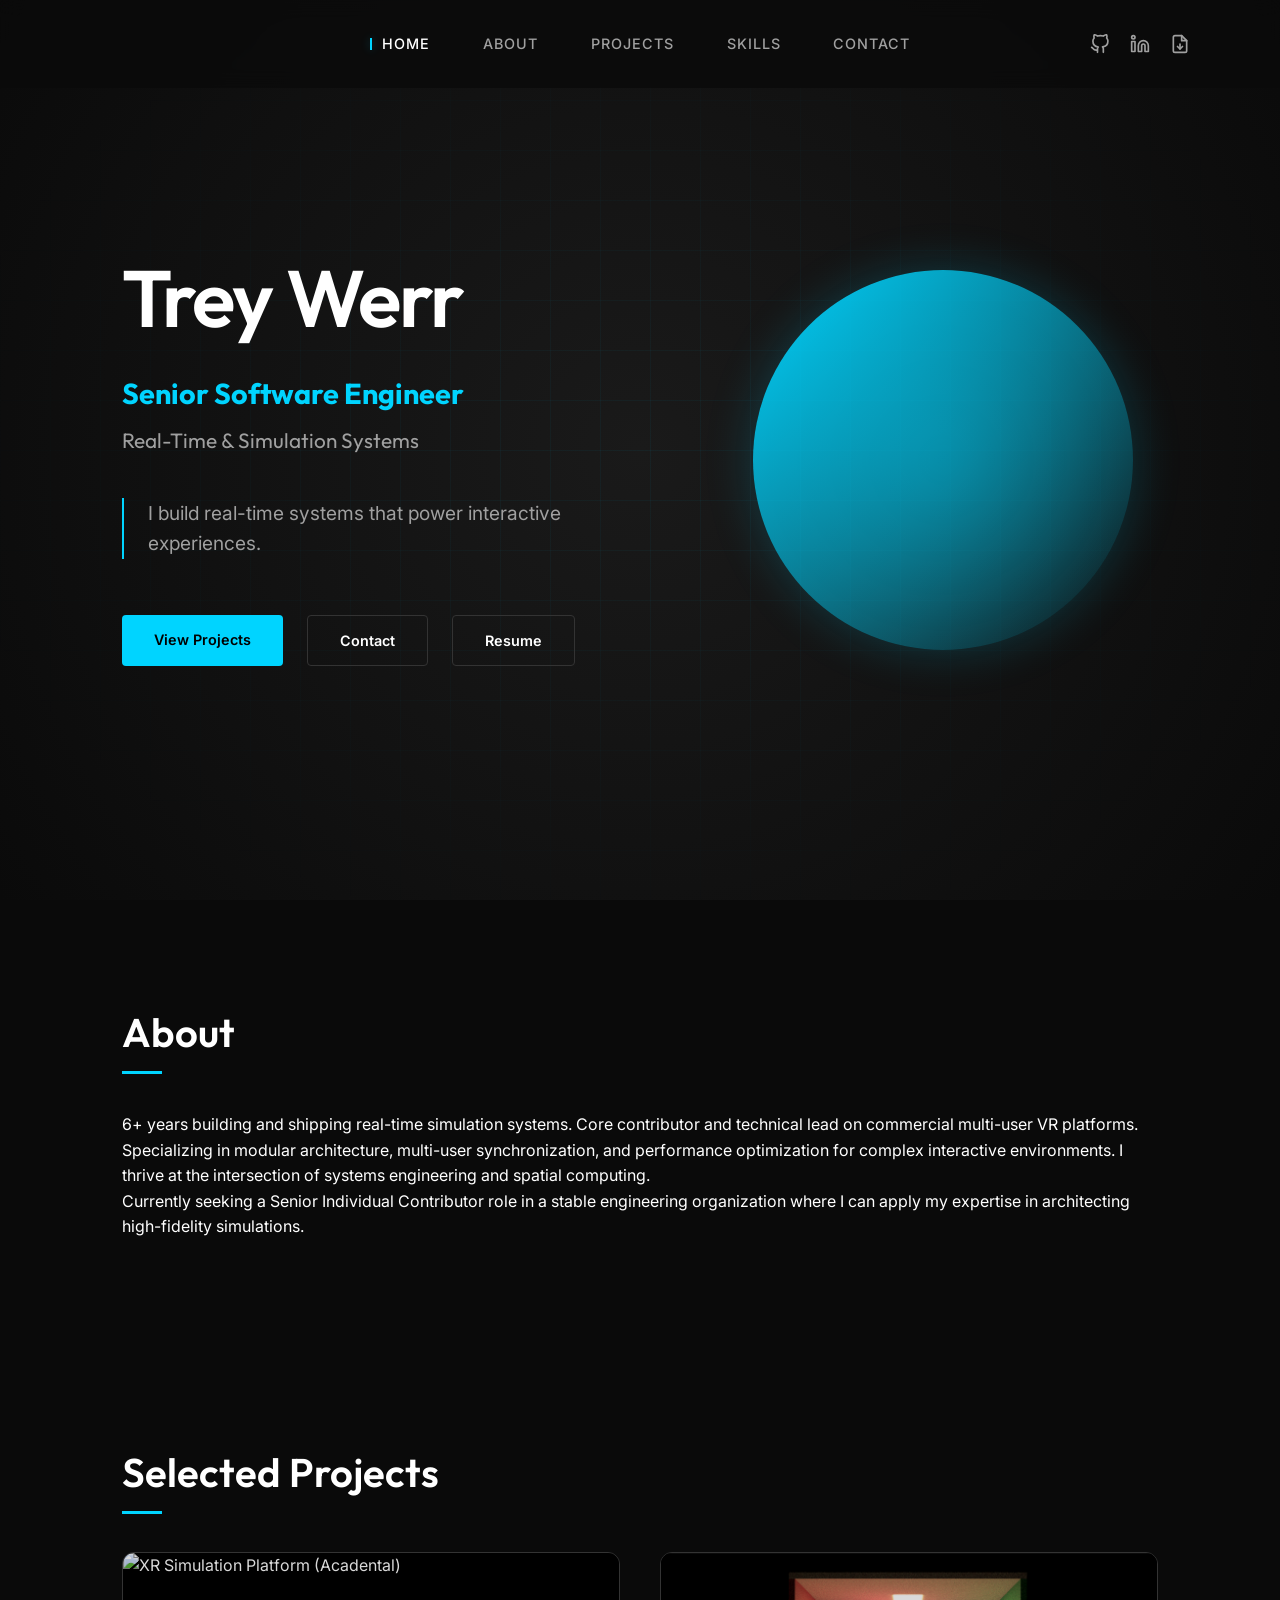
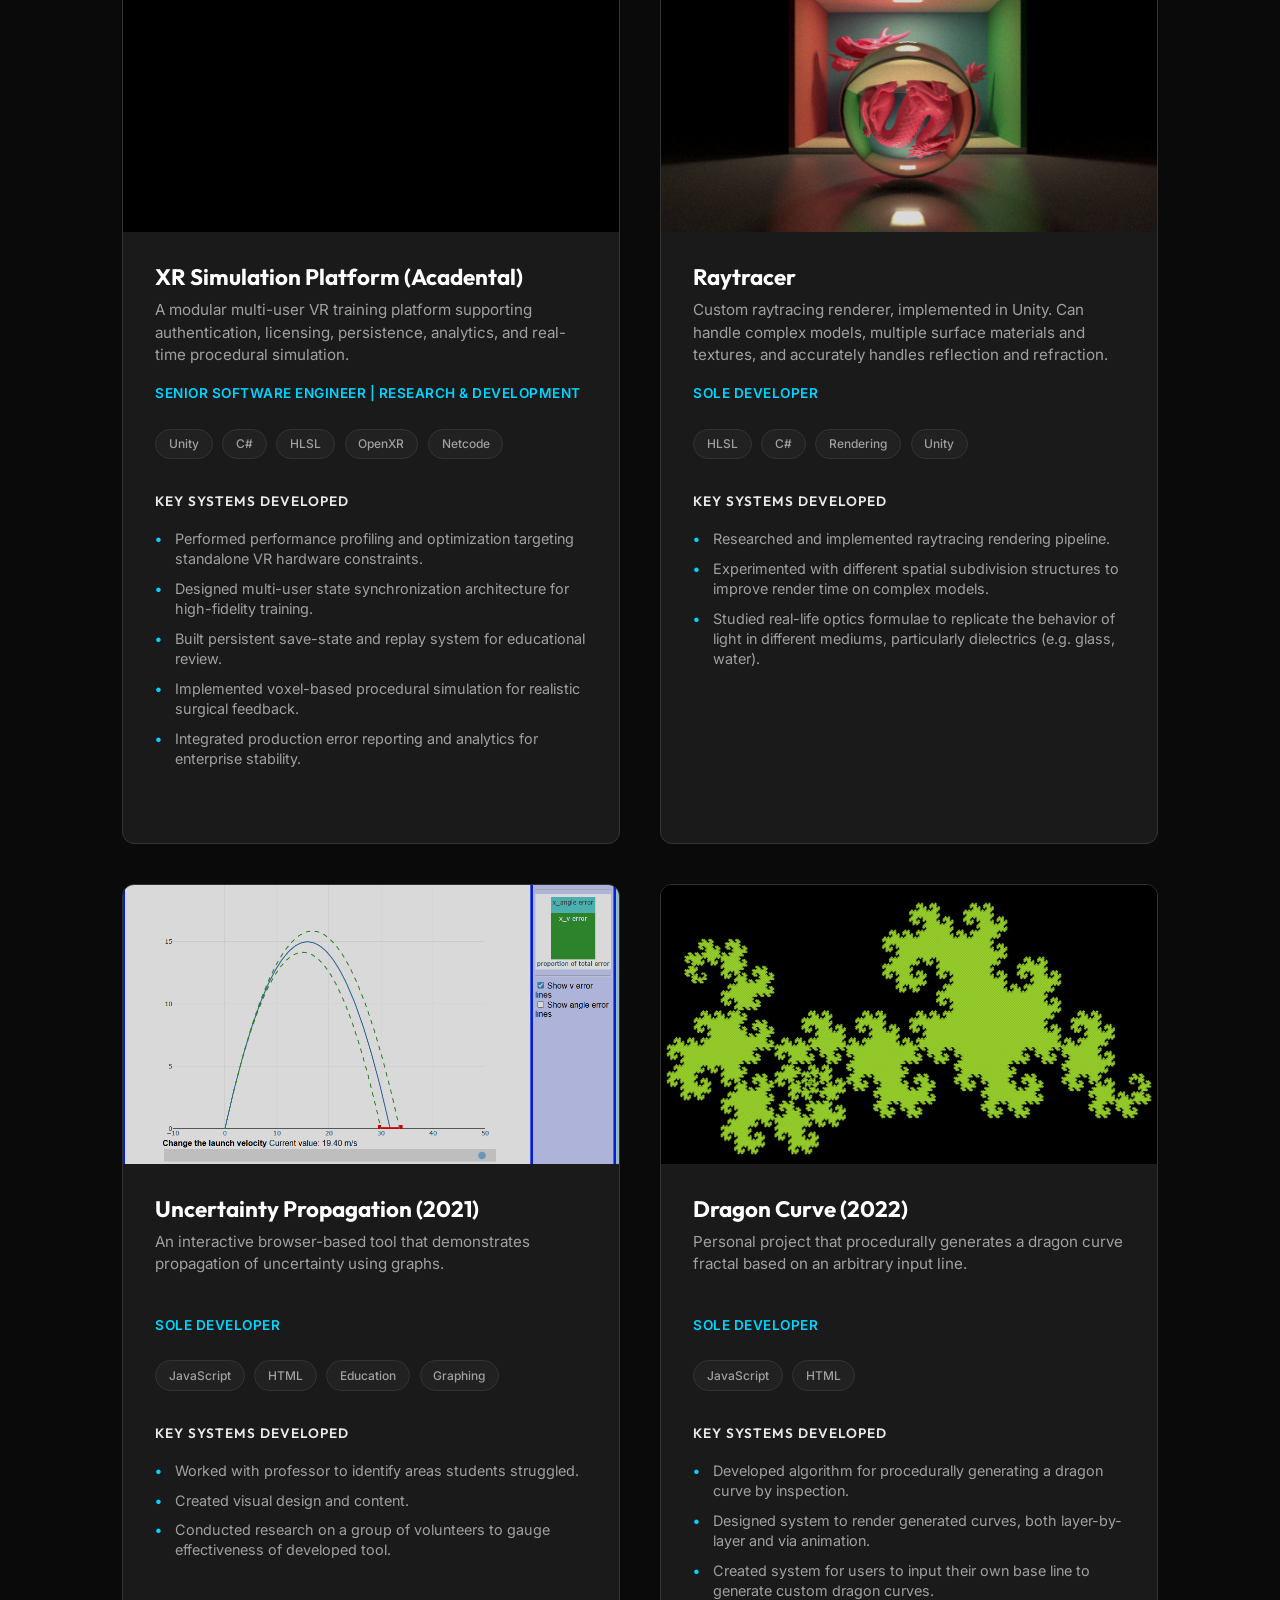
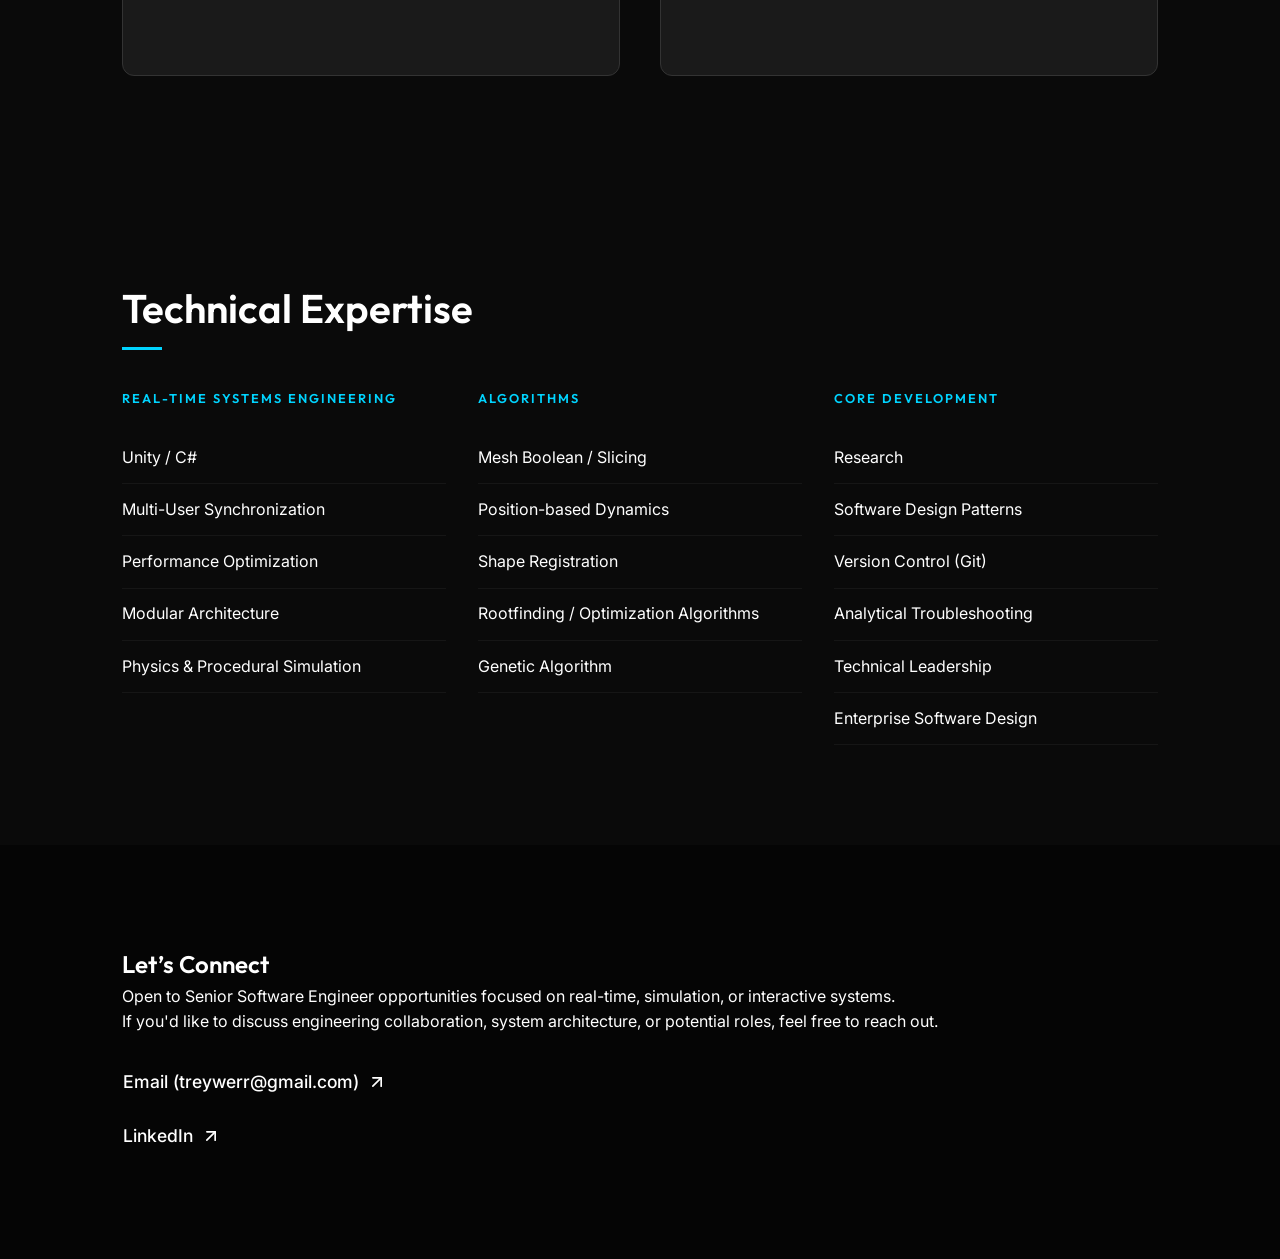
==== index.html @ fd499574 "Initial commit of portfolio" ====
<!DOCTYPE html>
<html lang="en">

<head>
    <meta charset="UTF-8">
    <meta name="viewport" content="width=device-width, initial-scale=1.0">
    <title>Trey Werr | Senior Software Engineer – Real-Time & Simulation Systems</title>
    <meta name="description"
        content="Portfolio of Trey Werr, a Senior Software Engineer specializing in real-time, multi-user simulation systems, Unity, and XR.">
    <link rel="stylesheet" href="style.css?v=2">
    <link rel="preconnect" href="https://fonts.googleapis.com">
    <link rel="preconnect" href="https://fonts.gstatic.com" crossorigin>
    <link
        href="https://fonts.googleapis.com/css2?family=Inter:wght@300;400;500;600;700&family=Outfit:wght@400;600;700&display=swap"
        rel="stylesheet">
</head>

<body>
    <header id="header">
        <nav class="container">
            <ul class="nav-links">
                <li><a href="#hero">Home</a></li>
                <li><a href="#about">About</a></li>
                <li><a href="#projects">Projects</a></li>
                <li><a href="#skills">Skills</a></li>
                <li><a href="#contact">Contact</a></li>
            </ul>
            <div class="header-actions">
                <a href="https://github.com/treywerr?tab=repositories" target="_blank" rel="noopener" class="social-icon"
                    title="GitHub">
                    <svg viewBox="0 0 24 24" fill="none" stroke="currentColor" stroke-width="2" stroke-linecap="round"
                        stroke-linejoin="round">
                        <path
                            d="M9 19c-5 1.5-5-2.5-7-3m14 6v-3.87a3.37 3.37 0 0 0-.94-2.61c3.14-.35 6.44-1.54 6.44-7A5.44 5.44 0 0 0 20 4.77 5.07 5.07 0 0 0 19.91 1S18.73.65 16 2.48a13.38 13.38 0 0 0-7 0C6.27.65 5.09 1 5.09 1A5.07 5.07 0 0 0 5 4.77a5.44 5.44 0 0 0-1.5 3.78c0 5.42 3.3 6.61 6.44 7a3.37 3.37 0 0 0-.94 2.58V22">
                        </path>
                    </svg>
                </a>
                <a href="https://www.linkedin.com/in/charles-werr-8b0290246/" target="_blank" rel="noopener" class="social-icon"
                    title="LinkedIn">
                    <svg viewBox="0 0 24 24" fill="none" stroke="currentColor" stroke-width="2" stroke-linecap="round"
                        stroke-linejoin="round">
                        <path d="M16 8a6 6 0 0 1 6 6v7h-4v-7a2 2 0 0 0-2-2 2 2 0 0 0-2 2v7h-4v-7a6 6 0 0 1 6-6z"></path>
                        <rect x="2" y="9" width="4" height="12"></rect>
                        <circle cx="4" cy="4" r="2"></circle>
                    </svg>
                </a>
                <a href="src/Resume.pdf" download class="social-icon" title="Resume">
                    <svg viewBox="0 0 24 24" fill="none" stroke="currentColor" stroke-width="2" stroke-linecap="round"
                        stroke-linejoin="round">
                        <path d="M14 2H6a2 2 0 0 0-2 2v16a2 2 0 0 0 2 2h12a2 2 0 0 0 2-2V8z"></path>
                        <polyline points="14 2 14 8 20 8"></polyline>
                        <line x1="12" y1="18" x2="12" y2="12"></line>
                        <polyline points="9 15 12 18 15 15"></polyline>
                    </svg>
                </a>
            </div>
        </nav>
    </header>

    <main>
        <section id="hero">
            <div class="hero-background" id="hero-canvas-container"></div>
            <div class="container hero-grid">
                <div class="hero-content">
                    <h1 class="reveal">Trey Werr</h1>
                    <h2 class="reveal">Senior Software Engineer</h2>
                    <h3 class="reveal">Real-Time & Simulation Systems</h3>
                    <p class="subtitle reveal">I build real-time systems that power interactive experiences.</p>
                    <div class="cta-buttons reveal">
                        <a href="#projects" class="btn btn-primary">View Projects</a>
                        <a href="#contact" class="btn btn-secondary">Contact</a>
                        <a href="src/Resume.pdf" download class="btn btn-secondary">Resume</a>
                    </div>
                </div>
                <div class="hero-image-wrapper reveal">
                    <div class="profile-image-container">
                        <img src="public/profile.jpg" alt="Trey Werr" class="profile-image">
                        <div class="image-glow"></div>
                    </div>
                </div>
            </div>
        </section>

        <section id="about" class="section">
            <div class="container">
                <h2 class="section-title reveal">About</h2>
                <div class="about-grid">
                    <div class="about-text reveal">
                        <p>6+ years building and shipping real-time simulation systems. Core contributor and technical
                            lead on commercial multi-user VR platforms.</p>
                        <p>Specializing in modular architecture, multi-user synchronization, and performance
                            optimization for complex interactive environments. I thrive at the intersection of systems
                            engineering and spatial computing.</p>
                        <p>Currently seeking a Senior Individual Contributor role in a stable engineering organization
                            where I can apply my expertise in architecting high-fidelity simulations.</p>
                    </div>
                </div>
            </div>
        </section>

        <section id="projects" class="section">
            <div class="container">
                <h2 class="section-title reveal">Selected Projects</h2>
                <div class="projects-grid" id="projects-container">
                    <!-- Projects will be injected here via JS -->
                </div>
            </div>
        </section>

        <section id="skills" class="section">
            <div class="container">
                <h2 class="section-title reveal">Technical Expertise</h2>
                <div class="skills-grid" id="skills-container">
                    <!-- Skills will be injected here -->
                </div>
            </div>
        </section>

        <section id="contact" class="section bg-dark">
            <div class="container">
                <h2 class="reveal">Let’s Connect</h2>
                <p class="reveal">Open to Senior Software Engineer opportunities focused on real-time, simulation, or
                    interactive systems.<br>
                    If you'd like to discuss engineering collaboration, system architecture, or potential roles, feel
                    free to reach out.</p>
                <div class="contact-links reveal">
                    <a href="mailto:treywerr@gmail.com" class="contact-link">
                        Email (treywerr@gmail.com)
                        <svg viewBox="0 0 24 24" fill="none" stroke="currentColor" stroke-width="2"
                            stroke-linecap="round" stroke-linejoin="round" class="arrow-icon">
                            <line x1="7" y1="17" x2="17" y2="7"></line>
                            <polyline points="7 7 17 7 17 17"></polyline>
                        </svg>
                    </a>
                    <a href="https://www.linkedin.com/in/charles-werr-8b0290246/" target="_blank" rel="noopener" class="contact-link">
                        LinkedIn
                        <svg viewBox="0 0 24 24" fill="none" stroke="currentColor" stroke-width="2"
                            stroke-linecap="round" stroke-linejoin="round" class="arrow-icon">
                            <line x1="7" y1="17" x2="17" y2="7"></line>
                            <polyline points="7 7 17 7 17 17"></polyline>
                        </svg>
                    </a>
                </div>
            </div>
        </section>
    </main>



    <div id="lightbox" class="lightbox">
        <span class="close-lightbox">&times;</span>
        <div class="lightbox-content">
            <img id="lightbox-img" src="" alt="">
            <video id="lightbox-video" controls style="display:none;"></video>
            <div id="lightbox-caption"></div>
        </div>
    </div>

    <script type="module" src="main.js"></script>
</body>

</html>
---- style.css ----
:root {
    --bg-color: #0a0a0a;
    --bg-alt: #121212;
    --bg-card: #1a1a1a;
    --text-primary: #ffffff;
    --text-secondary: #a0a0a0;
    --accent-color: #00d4ff;
    --accent-glow: rgba(0, 212, 255, 0.3);
    --border-color: #333333;
    --container-width: 1100px;
    --transition-smooth: all 0.4s cubic-bezier(0.4, 0, 0.2, 1);
}

* {
    margin: 0;
    padding: 0;
    box-sizing: border-box;
}

html {
    scroll-behavior: smooth;
}

body {
    background-color: var(--bg-color);
    color: var(--text-primary);
    font-family: 'Inter', sans-serif;
    line-height: 1.6;
    overflow-x: hidden;
}

h1,
h2,
h3,
h4,
.logo {
    font-family: 'Outfit', sans-serif;
    font-weight: 600;
}

.container {
    max-width: var(--container-width);
    margin: 0 auto;
    padding: 0 2rem;
}

section {
    padding: 100px 0;
}



.bg-dark {
    background-color: #050505;
}

/* Header */
header {
    position: fixed;
    top: 0;
    width: 100%;
    z-index: 1000;
    padding: 1.5rem 0;
    transition: var(--transition-smooth);
    background: rgba(10, 10, 10, 0.8);
    backdrop-filter: blur(10px);
}

header.scrolled {
    padding: 1rem 0;
    border-bottom: 1px solid var(--border-color);
}

nav.container {
    display: flex;
    justify-content: center;
    align-items: center;
    position: relative;
    min-height: 40px;
}

.header-actions {
    position: absolute;
    right: 0;
    display: flex;
    gap: 1.25rem;
    align-items: center;
}

.social-icon {
    color: var(--text-secondary);
    transition: var(--transition-smooth);
    display: flex;
    align-items: center;
}

.social-icon svg {
    width: 20px;
    height: 20px;
}

.social-icon:hover {
    color: var(--accent-color);
    transform: translateY(-2px);
}

.btn-outline-sm {
    padding: 0.5rem 1.2rem;
    border: 1px solid var(--accent-color);
    color: var(--accent-color);
    font-size: 0.8rem;
    border-radius: 4px;
    text-decoration: none;
    font-weight: 600;
    transition: var(--transition-smooth);
    background: transparent;
}

.btn-outline-sm:hover {
    background: rgba(0, 212, 255, 0.1);
    box-shadow: 0 0 15px var(--accent-glow);
}

.nav-links {
    display: flex;
    list-style: none;
    gap: 2.5rem;
}

.nav-links a {
    text-decoration: none;
    color: var(--text-secondary);
    font-size: 0.9rem;
    font-weight: 500;
    transition: var(--transition-smooth);
    text-transform: uppercase;
    letter-spacing: 1px;
    padding-left: 0.8rem;
    position: relative;
}

.nav-links a:hover {
    color: var(--accent-color);
}

.nav-links a.active {
    color: var(--text-primary);
}

.nav-links a::before {
    content: '';
    position: absolute;
    left: 0;
    top: 50%;
    transform: translateY(-50%);
    width: 2px;
    height: 12px;
    background-color: var(--accent-color);
    box-shadow: 0 0 8px var(--accent-glow);
    opacity: 0;
    transition: var(--transition-smooth);
}

.nav-links a.active::before {
    opacity: 1;
}

/* Hero */
#hero {
    height: 100vh;
    display: flex;
    align-items: center;
    position: relative;
    overflow: hidden;
}

.hero-background {
    position: absolute;
    top: 0;
    left: 0;
    width: 100%;
    height: 100%;
    z-index: -1;
    background: radial-gradient(circle at 50% 50%, #1a1a1a 0%, #0a0a0a 100%);
}

.hero-background::before {
    content: '';
    position: absolute;
    width: 100%;
    height: 100%;
    background-image:
        linear-gradient(rgba(0, 212, 255, 0.05) 1px, transparent 1px),
        linear-gradient(90deg, rgba(0, 212, 255, 0.05) 1px, transparent 1px);
    background-size: 50px 50px;
    mask-image: radial-gradient(ellipse at center, black, transparent 80%);
}

.hero-grid {
    display: grid;
    grid-template-columns: 1fr 450px;
    align-items: center;
    gap: 2rem;
    width: 100%;
}

.hero-content {
    position: relative;
    z-index: 10;
    padding-right: 2rem;
}

.hero-image-wrapper {
    display: flex;
    justify-content: center;
    align-items: center;
    position: relative;
}

.profile-image-container {
    position: relative;
    width: 380px;
    height: 380px;
    border-radius: 50%;
    padding: 5px;
    background: linear-gradient(135deg, var(--accent-color), transparent);
    box-shadow: 0 0 50px rgba(0, 212, 255, 0.2);
    overflow: hidden;
    margin-top: 20px;
    /* Moving the circle down */
    margin-left: 20px;
    /* Moving the circle right */
}

.profile-image {
    width: 100%;
    height: 100%;
    object-fit: cover;
    border-radius: inherit;
    border: 3px solid var(--bg-color);
    display: block;
    object-position: center 65%;
    /* Shifting face further left within the circle */
    /* Centering the face */
    transform: scale(1.5) translateX(-55px);
    /* Zooming in more on the face */
}

.image-glow {
    position: absolute;
    top: -20px;
    left: -20px;
    right: -20px;
    bottom: -20px;
    border-radius: 50%;
    background: radial-gradient(circle, var(--accent-glow) 0%, transparent 70%);
    z-index: -1;
    filter: blur(20px);
}

.hero-content h1 {
    font-size: 5rem;
    /* Slightly larger */
    margin-bottom: 0.5rem;
    letter-spacing: -2px;
}

.hero-content h2 {
    font-size: 1.8rem;
    color: var(--accent-color);
    margin-bottom: 0.5rem;
    font-weight: 700;
}

.hero-content h3 {
    font-size: 1.3rem;
    color: var(--text-secondary);
    font-weight: 400;
    margin-bottom: 2.5rem;
}

.subtitle {
    max-width: 500px;
    font-size: 1.2rem;
    color: var(--text-secondary);
    margin-bottom: 3.5rem;
    border-left: 2px solid var(--accent-color);
    padding-left: 1.5rem;
}

.cta-buttons {
    display: flex;
    gap: 1.5rem;
}

.btn {
    padding: 0.8rem 2rem;
    border-radius: 4px;
    text-decoration: none;
    font-weight: 600;
    font-size: 0.9rem;
    transition: var(--transition-smooth);
    cursor: pointer;
}

.btn-primary {
    background-color: var(--accent-color);
    color: #000;
}

.btn-primary:hover {
    background-color: #00b8e6;
    box-shadow: 0 0 20px var(--accent-glow);
}

.btn-secondary {
    border: 1px solid var(--border-color);
    color: var(--text-primary);
}

.btn-secondary:hover {
    background-color: rgba(255, 255, 255, 0.05);
    border-color: var(--text-secondary);
}

/* Section Title */
.section-title {
    font-size: 2.5rem;
    margin-bottom: 3rem;
    position: relative;
    display: inline-block;
}

.section-title::after {
    content: '';
    position: absolute;
    bottom: -10px;
    left: 0;
    width: 40px;
    height: 3px;
    background-color: var(--accent-color);
}

/* Projects */
.projects-grid {
    display: grid;
    grid-template-columns: repeat(2, 1fr);
    gap: 2.5rem;
}

.project-card {
    display: flex;
    flex-direction: column;
    background: var(--bg-card);
    border-radius: 12px;
    border: 1px solid var(--border-color);
    overflow: hidden;
    transition: var(--transition-smooth);
    height: 100%;
}

.project-card:hover {
    border-color: var(--accent-color);
    transform: translateY(-4px);
    box-shadow: 0 10px 30px rgba(0, 0, 0, 0.5), 0 0 20px rgba(0, 212, 255, 0.05);
}

.project-card:hover .media-container img,
.project-card:hover .media-container video {
    transform: scale(1.05);
}

.media-container {
    position: relative;
    width: 100%;
    padding-top: 56.25%;
    /* 16:9 Aspect Ratio */
    overflow: hidden;
    background: #000;
}

.media-container img {
    position: absolute;
    top: 0;
    left: 0;
    width: 100%;
    height: 100%;
    object-fit: cover;
    opacity: 0.85;
    transition: var(--transition-smooth);
    z-index: 2;
}

.media-container video {
    position: absolute;
    top: 0;
    left: 0;
    width: 100%;
    height: 100%;
    object-fit: cover;
    opacity: 0;
    transition: var(--transition-smooth);
    z-index: 1;
    pointer-events: none;
}

.project-content {
    padding: 2rem;
    display: flex;
    flex-direction: column;
    flex-grow: 1;
}

.project-header {
    margin-bottom: 1.5rem;
}

.title-row {
    display: flex;
    justify-content: flex-start;
    align-items: flex-start;
    margin-bottom: 0.5rem;
}

.title-row h3 {
    font-size: 1.4rem;
    font-weight: 700;
    line-height: 1.2;
}

.project-summary {
    font-size: 0.95rem;
    color: var(--text-secondary);
    margin-bottom: 0.75rem;
    line-height: 1.5;
    min-height: 4.5rem;
    /* Ensures alignment across cards */
}

.role-label {
    font-size: 0.85rem;
    font-weight: 600;
    color: var(--accent-color);
    letter-spacing: 0.5px;
    text-transform: uppercase;
}

.tech-stack {
    display: flex;
    flex-wrap: wrap;
    gap: 0.6rem;
    margin-bottom: 2rem;
}

.tech-tag {
    font-size: 0.75rem;
    font-weight: 500;
    padding: 0.3rem 0.8rem;
    background: rgba(255, 255, 255, 0.03);
    border: 1px solid var(--border-color);
    border-radius: 100px;
    color: var(--text-secondary);
    transition: var(--transition-smooth);
}

.tech-tag:hover {
    border-color: var(--accent-color);
    color: var(--text-primary);
}

.key-contributions {
    margin-bottom: 2rem;
}

.key-contributions h4 {
    font-size: 0.85rem;
    text-transform: uppercase;
    letter-spacing: 1px;
    color: var(--text-primary);
    margin-bottom: 1rem;
    opacity: 0.9;
}

.contribution-list {
    list-style: none;
}

.contribution-list li {
    font-size: 0.9rem;
    color: var(--text-secondary);
    margin-bottom: 0.6rem;
    padding-left: 1.25rem;
    position: relative;
    line-height: 1.4;
}

.contribution-list li::before {
    content: "•";
    position: absolute;
    left: 0;
    color: var(--accent-color);
    font-weight: bold;
}

/* Skills */
.skills-grid {
    display: grid;
    grid-template-columns: repeat(auto-fit, minmax(250px, 1fr));
    gap: 2rem;
}

.skill-category h4 {
    margin-bottom: 1.5rem;
    color: var(--accent-color);
    text-transform: uppercase;
    font-size: 0.8rem;
    letter-spacing: 2px;
}

.skill-list {
    list-style: none;
}

.skill-list li {
    padding: 0.8rem 0;
    border-bottom: 1px solid rgba(255, 255, 255, 0.05);
    font-size: 1rem;
}



/* Lightbox */
.lightbox {
    display: none;
    position: fixed;
    z-index: 2000;
    top: 0;
    left: 0;
    width: 100%;
    height: 100%;
    background: rgba(0, 0, 0, 0.95);
    justify-content: center;
    align-items: center;
    padding: 2rem;
}

.lightbox-content {
    max-width: 90%;
    max-height: 90%;
    text-align: center;
}

.lightbox-content img,
.lightbox-content video {
    max-width: 100%;
    max-height: 80vh;
    border-radius: 4px;
}

#lightbox-caption {
    margin-top: 1rem;
    color: var(--text-secondary);
}

.close-lightbox {
    position: absolute;
    top: 2rem;
    right: 3rem;
    font-size: 3rem;
    cursor: pointer;
    color: #fff;
}

.contact-links {
    display: flex;
    flex-direction: column;
    align-items: flex-start;
    /* Left defined */
    gap: 0.5rem;
    /* Less space between them */
    margin-top: 1.5rem;
    /* Reduced space from heading */
}

.contact-link {
    color: var(--text-primary);
    text-decoration: none;
    font-size: 1.1rem;
    font-weight: 500;
    display: flex;
    align-items: center;
    gap: 0.5rem;
    padding: 0.5rem 0;
    /* Removed horizontal padding for perfect alignment */
    border: 1px solid transparent;
    transition: var(--transition-smooth);
}

.contact-link:hover {
    color: var(--accent-color);
}

.contact-link .arrow-icon {
    width: 20px;
    height: 20px;
    transition: transform 0.3s ease;
}

.contact-link:hover .arrow-icon {
    transform: translate(3px, -3px);
}

/* Animations */
.reveal {
    opacity: 0;
    transform: translateY(30px);
    transition: all 0.8s ease-out;
}

.reveal.visible {
    opacity: 1;
    transform: translateY(0);
}

/* Responsive */
@media (max-width: 992px) {
    .hero-grid {
        grid-template-columns: 1fr;
        text-align: center;
        gap: 3rem;
        padding-top: 100px;
    }

    .hero-image-wrapper {
        order: -1;
    }

    .profile-image-container {
        width: 250px;
        height: 250px;
    }

    .projects-grid {
        grid-template-columns: 1fr;
    }

    .hero-content h1 {
        font-size: 3.5rem;
    }

    .subtitle {
        margin-left: auto;
        margin-right: auto;
    }

    .cta-buttons {
        justify-content: center;
    }
}

@media (max-width: 768px) {
    .nav-links {
        display: none;
    }



    .hero-content h1 {
        font-size: 2.8rem;
    }

    section {
        padding: 60px 0;
    }

    .breakdown-grid {
        grid-template-columns: 1fr;
    }
}
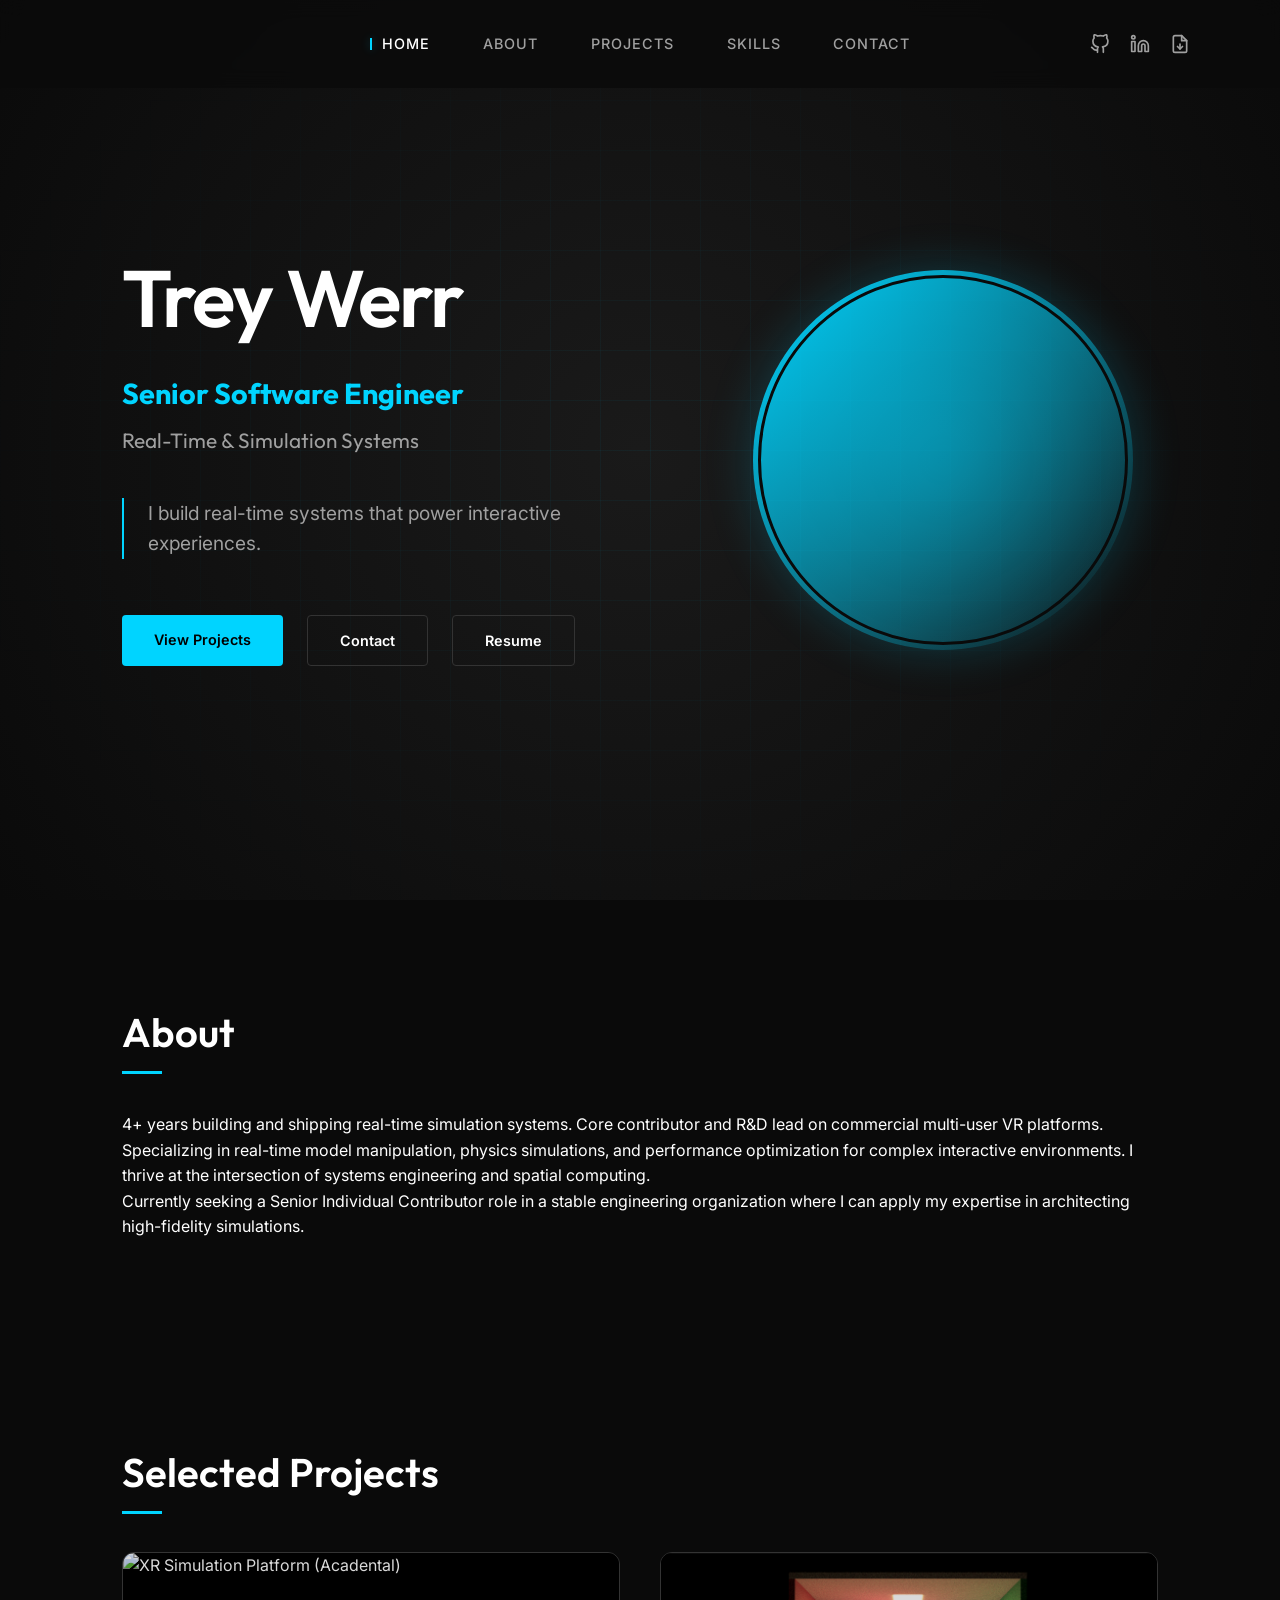
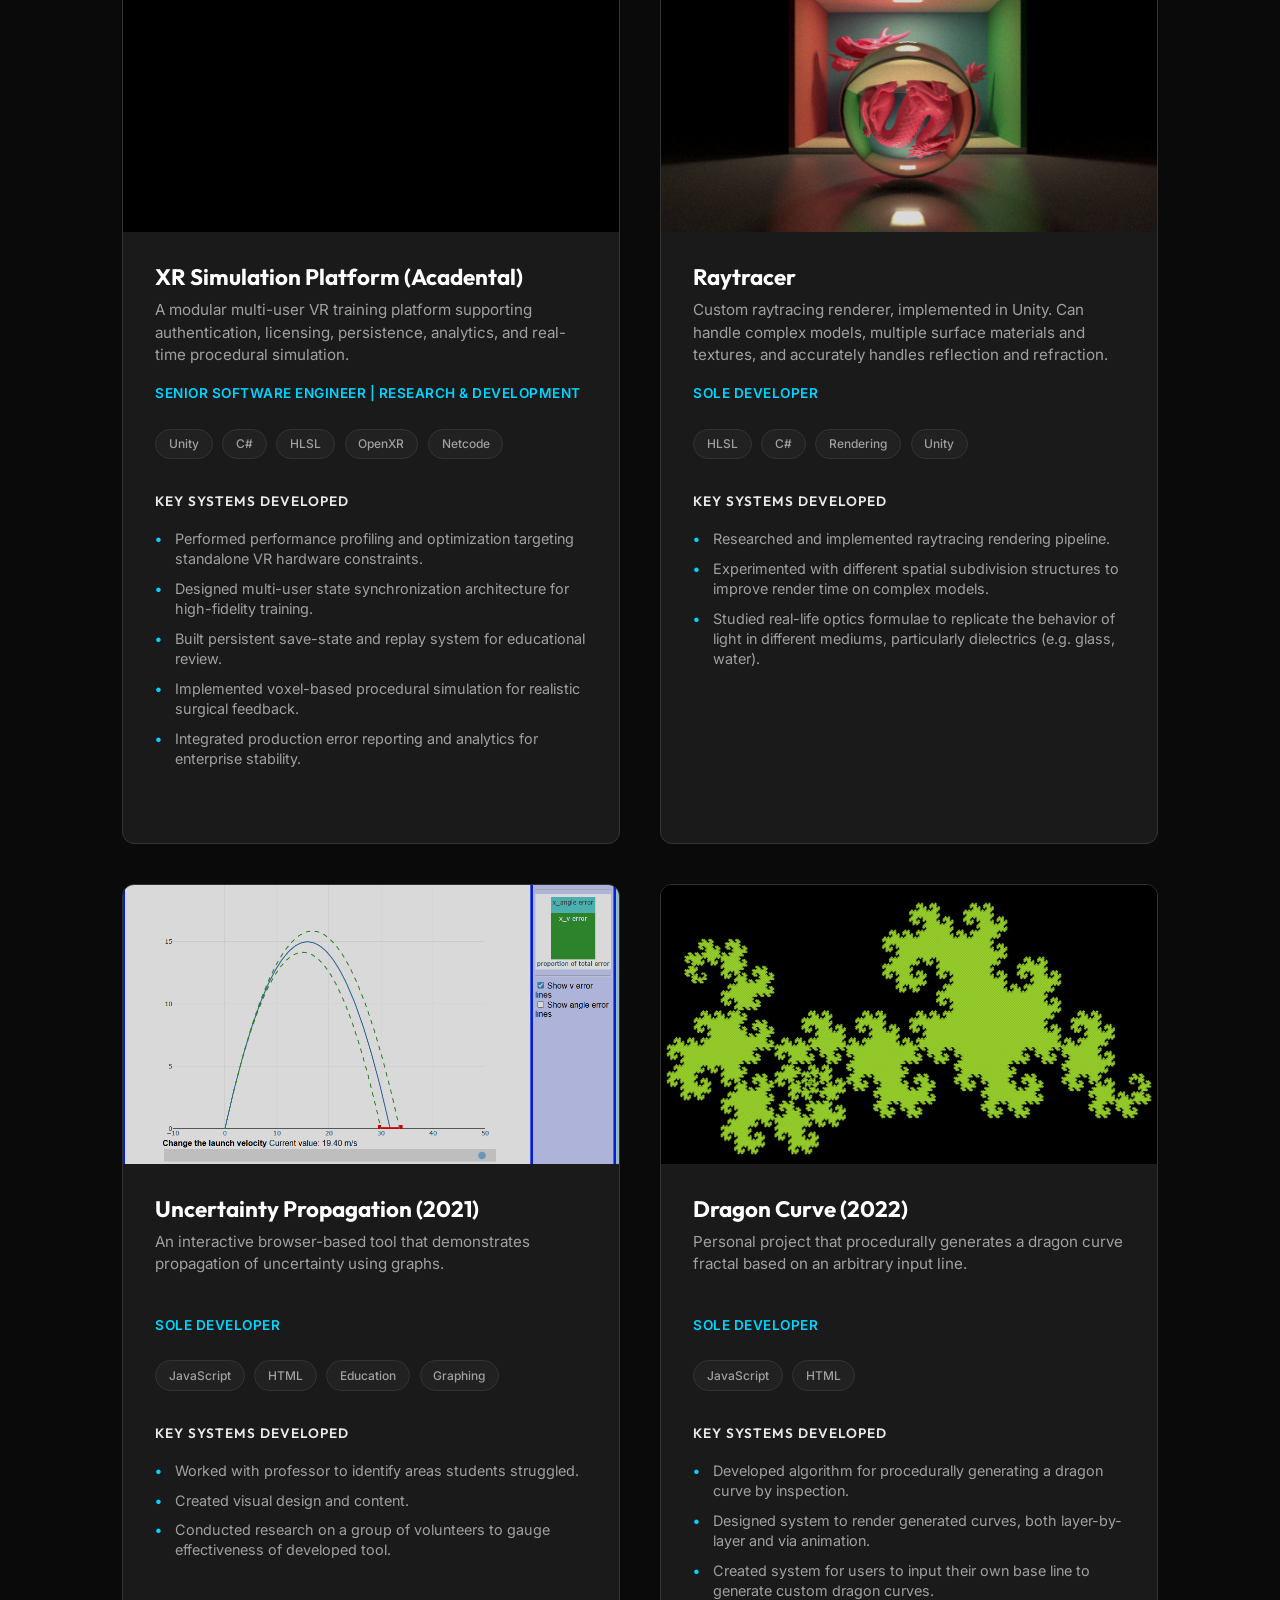
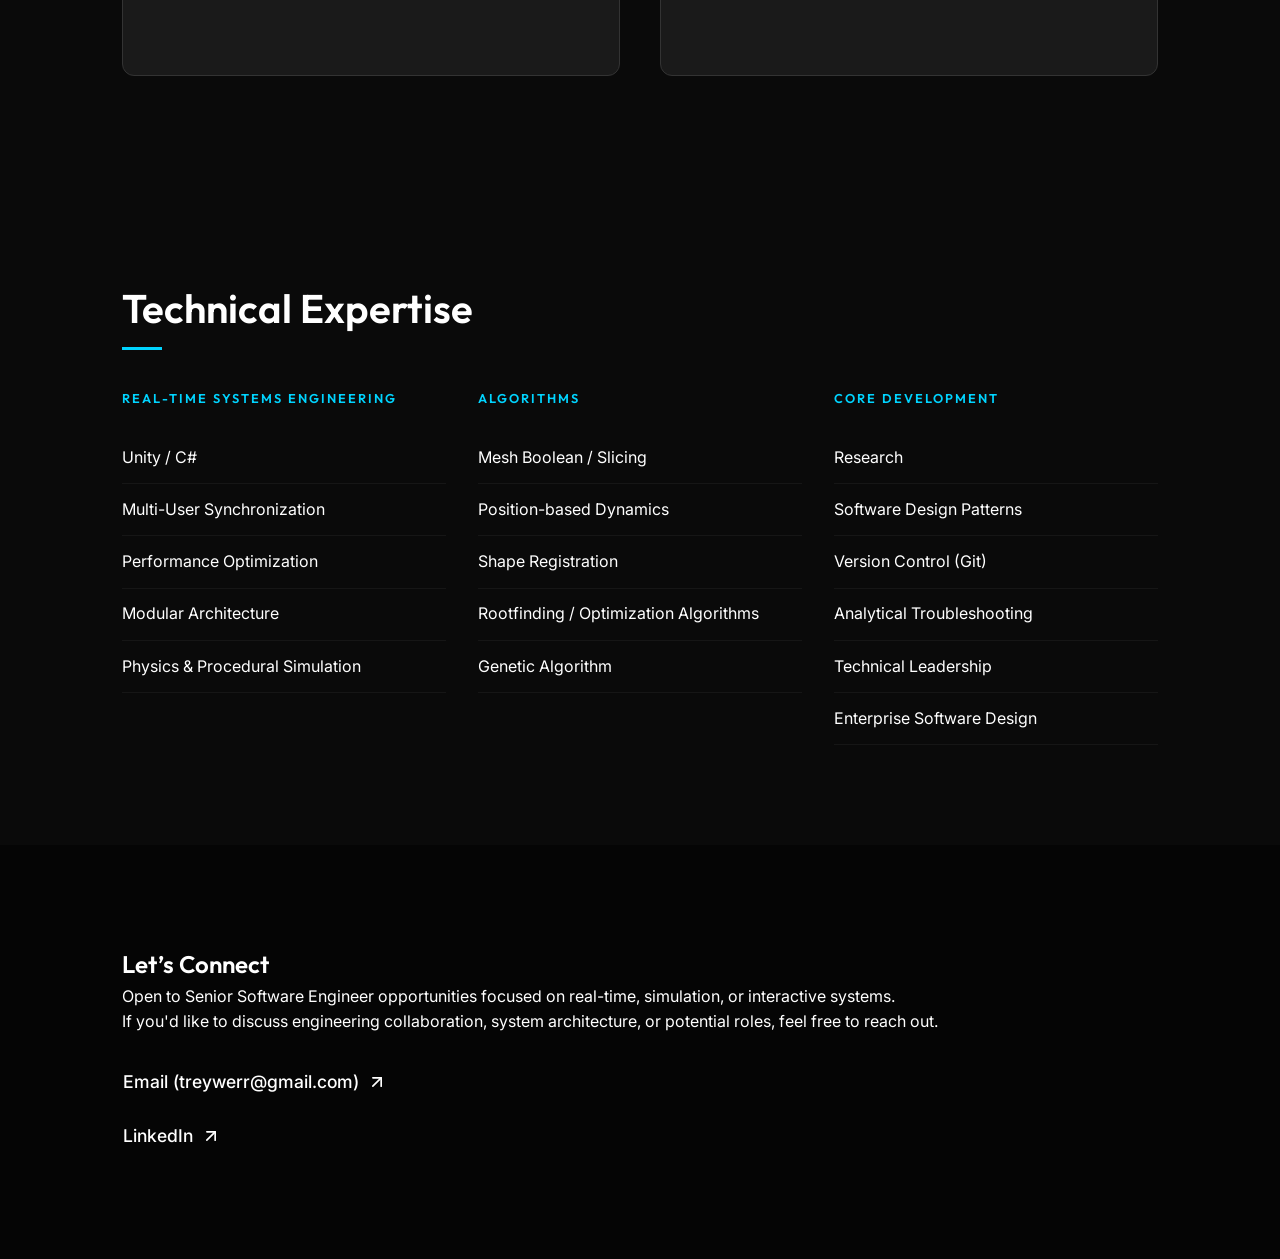
==== commit bdbbd30b: "Add profile picture" ====
--- a/index.html
+++ b/index.html
@@ -74,7 +74,7 @@
                 </div>
                 <div class="hero-image-wrapper reveal">
                     <div class="profile-image-container">
-                        <img src="public/profile.jpg" alt="Trey Werr" class="profile-image">
+                        <img src="public/profile.png" alt="Trey Werr" class="profile-image">
                         <div class="image-glow"></div>
                     </div>
                 </div>
@@ -86,9 +86,9 @@
                 <h2 class="section-title reveal">About</h2>
                 <div class="about-grid">
                     <div class="about-text reveal">
-                        <p>6+ years building and shipping real-time simulation systems. Core contributor and technical
+                        <p>4+ years building and shipping real-time simulation systems. Core contributor and R&D
                             lead on commercial multi-user VR platforms.</p>
-                        <p>Specializing in modular architecture, multi-user synchronization, and performance
+                        <p>Specializing in real-time model manipulation, physics simulations, and performance
                             optimization for complex interactive environments. I thrive at the intersection of systems
                             engineering and spatial computing.</p>
                         <p>Currently seeking a Senior Individual Contributor role in a stable engineering organization
--- a/style.css
+++ b/style.css
@@ -239,11 +239,6 @@
     border-radius: inherit;
     border: 3px solid var(--bg-color);
     display: block;
-    object-position: center 65%;
-    /* Shifting face further left within the circle */
-    /* Centering the face */
-    transform: scale(1.5) translateX(-55px);
-    /* Zooming in more on the face */
 }
 
 .image-glow {
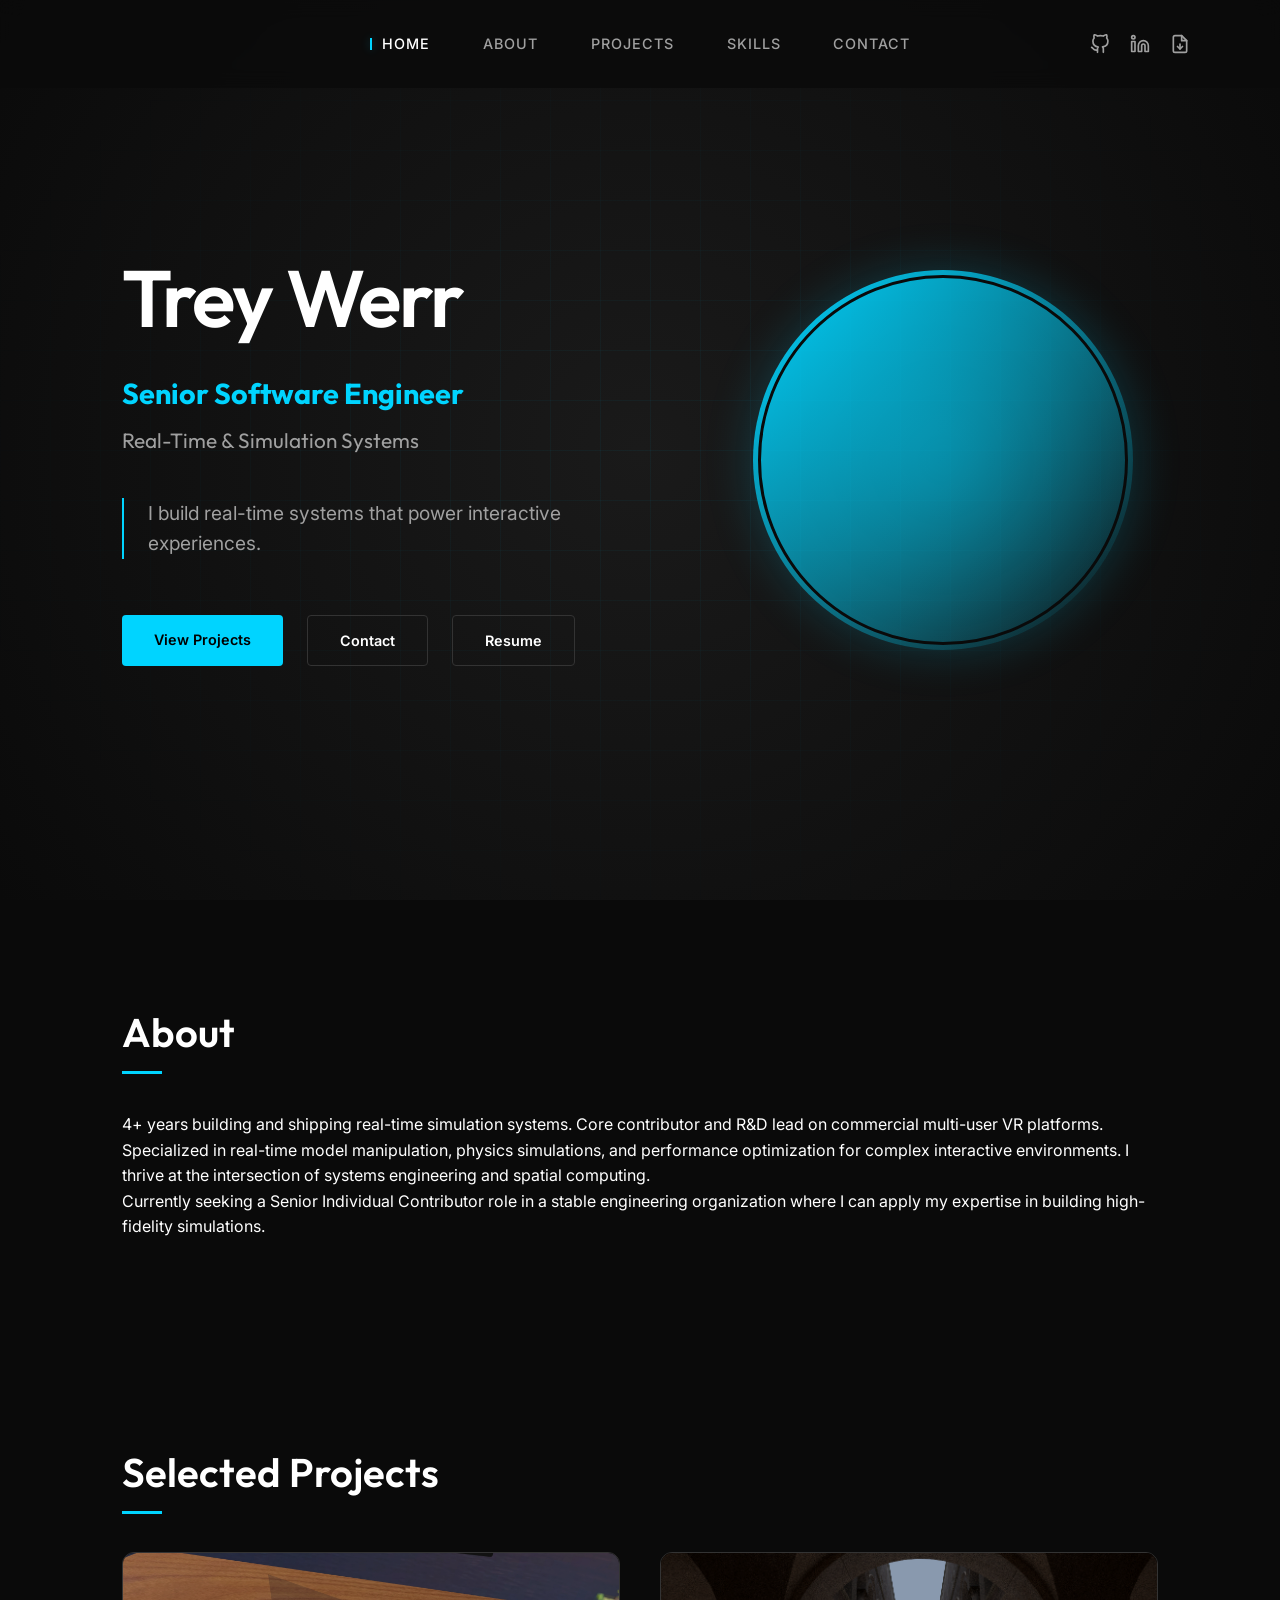
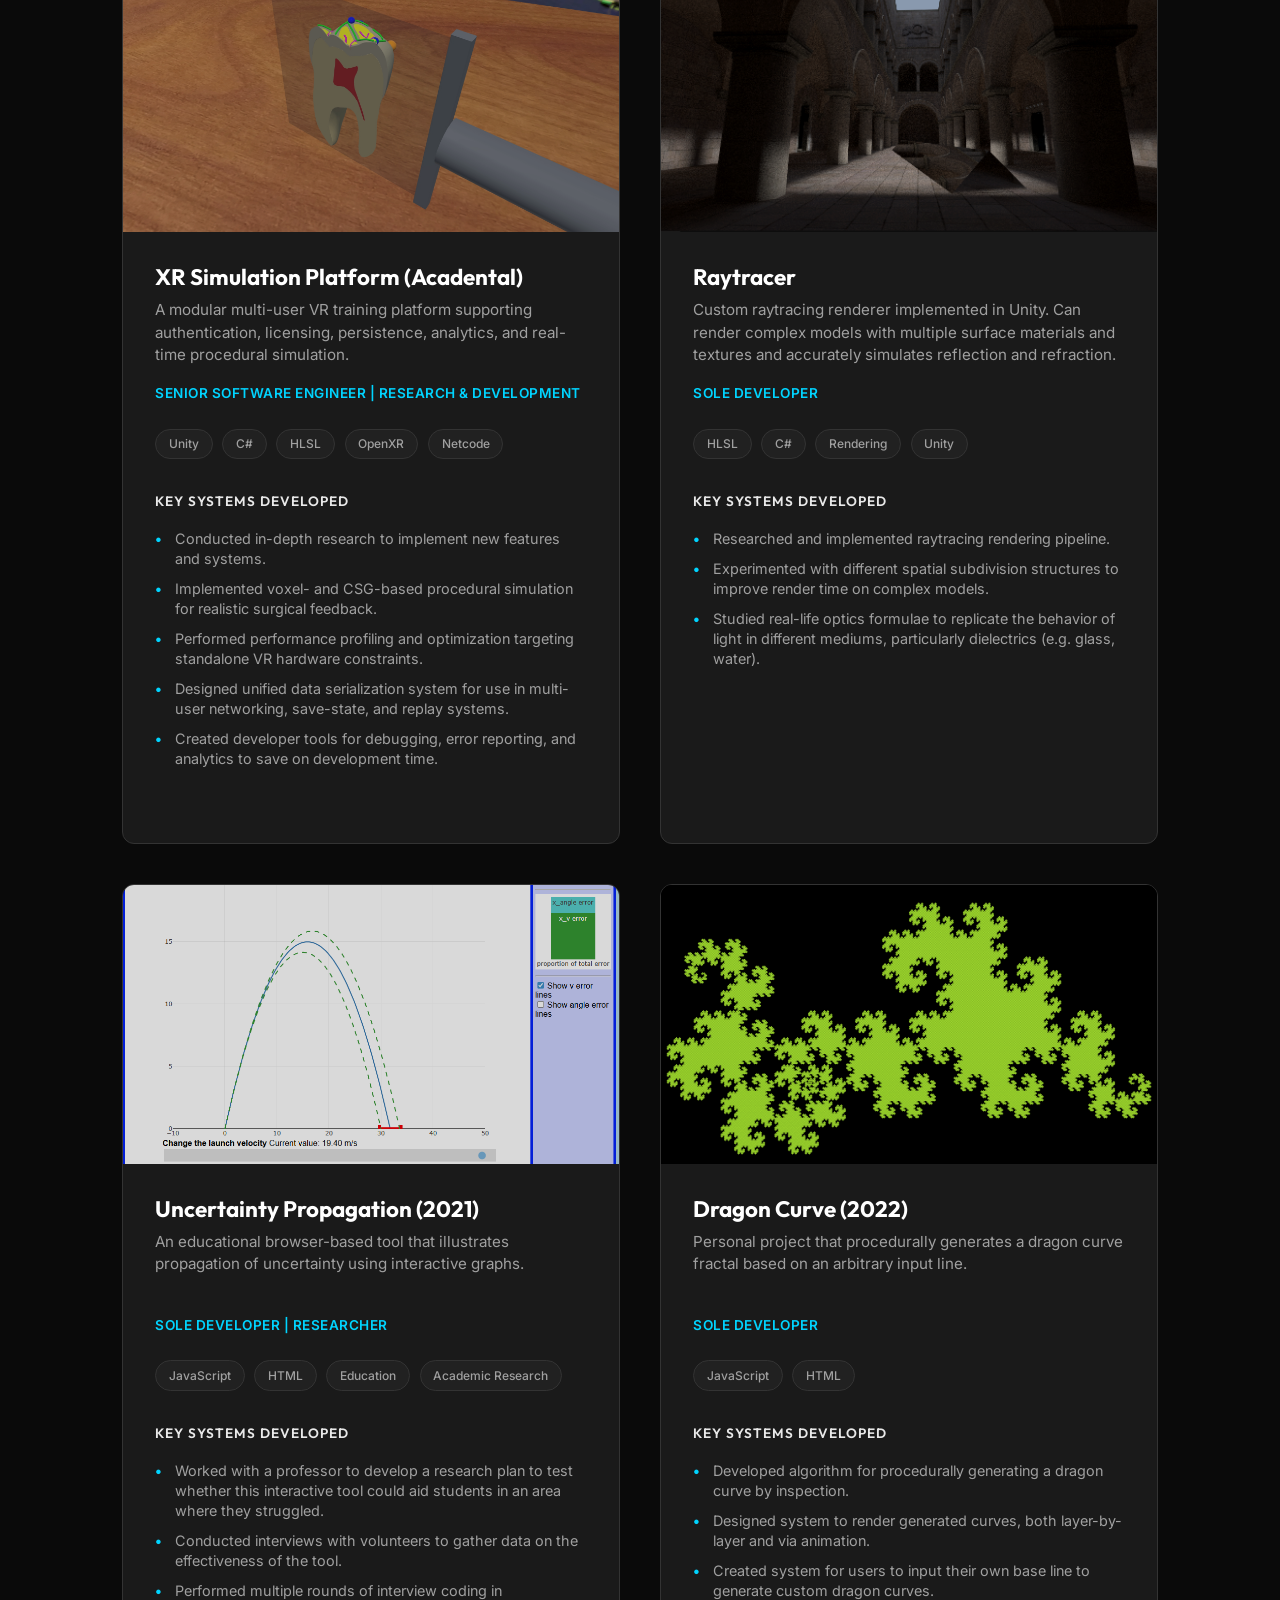
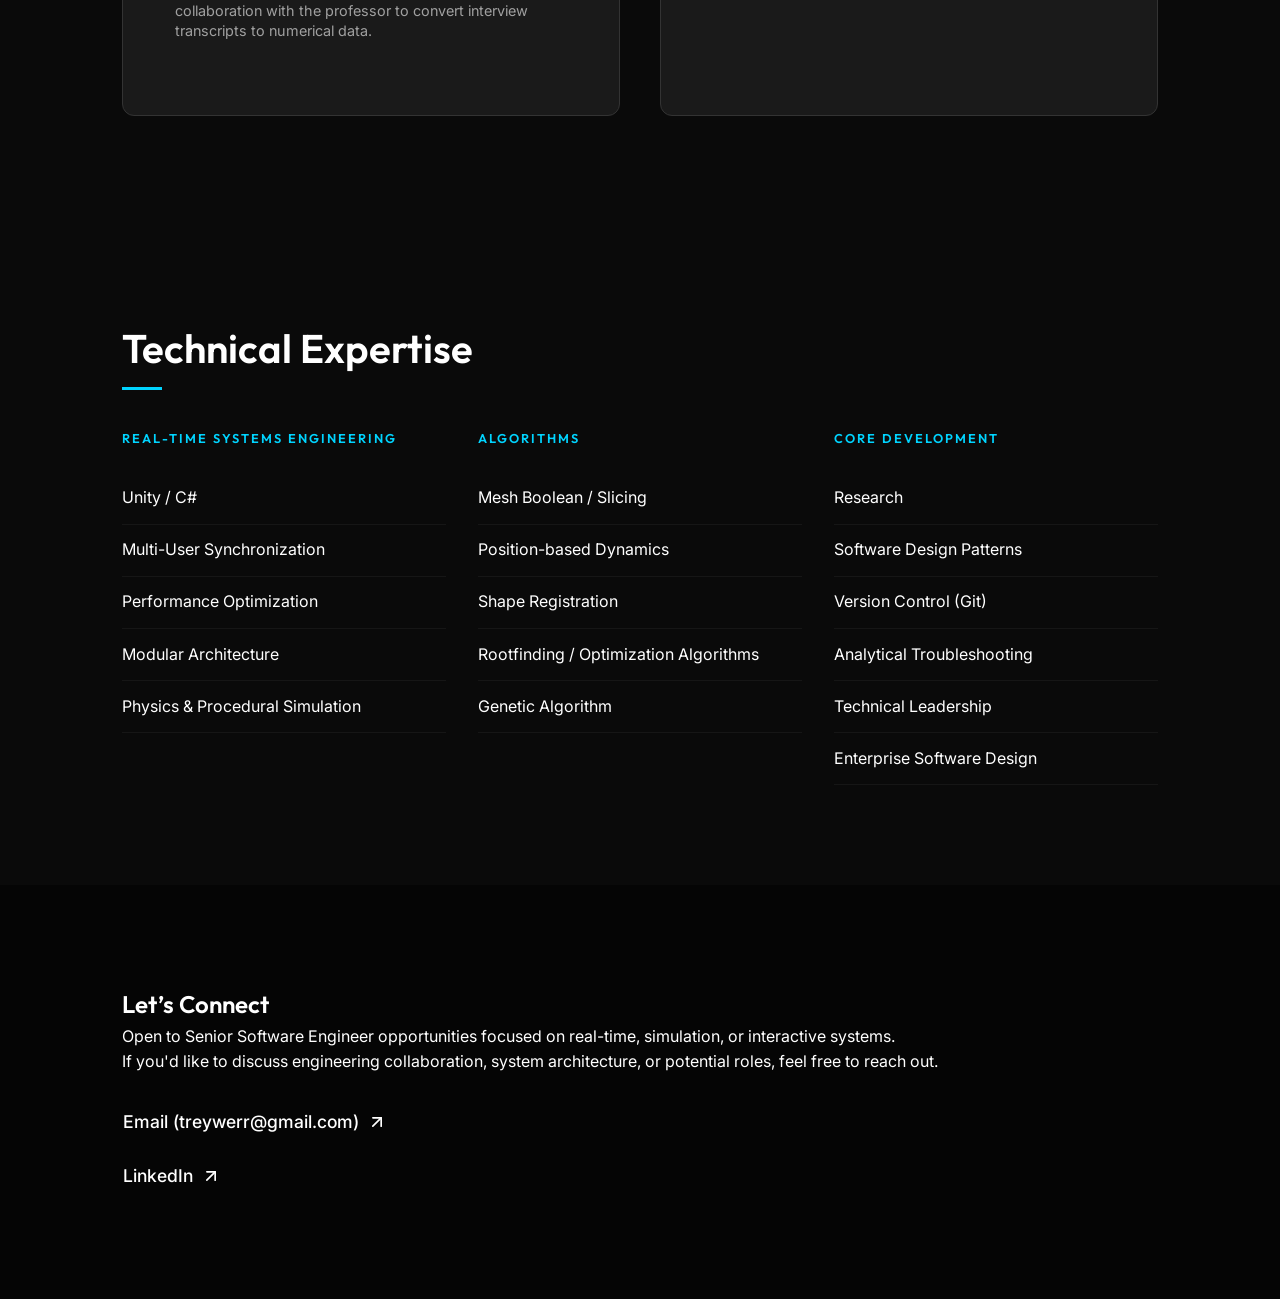
==== commit 9890ca13: "Add Teo media and refine descriptions" ====
--- a/index.html
+++ b/index.html
@@ -88,11 +88,11 @@
                     <div class="about-text reveal">
                         <p>4+ years building and shipping real-time simulation systems. Core contributor and R&D
                             lead on commercial multi-user VR platforms.</p>
-                        <p>Specializing in real-time model manipulation, physics simulations, and performance
+                        <p>Specialized in real-time model manipulation, physics simulations, and performance
                             optimization for complex interactive environments. I thrive at the intersection of systems
                             engineering and spatial computing.</p>
                         <p>Currently seeking a Senior Individual Contributor role in a stable engineering organization
-                            where I can apply my expertise in architecting high-fidelity simulations.</p>
+                            where I can apply my expertise in building high-fidelity simulations.</p>
                     </div>
                 </div>
             </div>
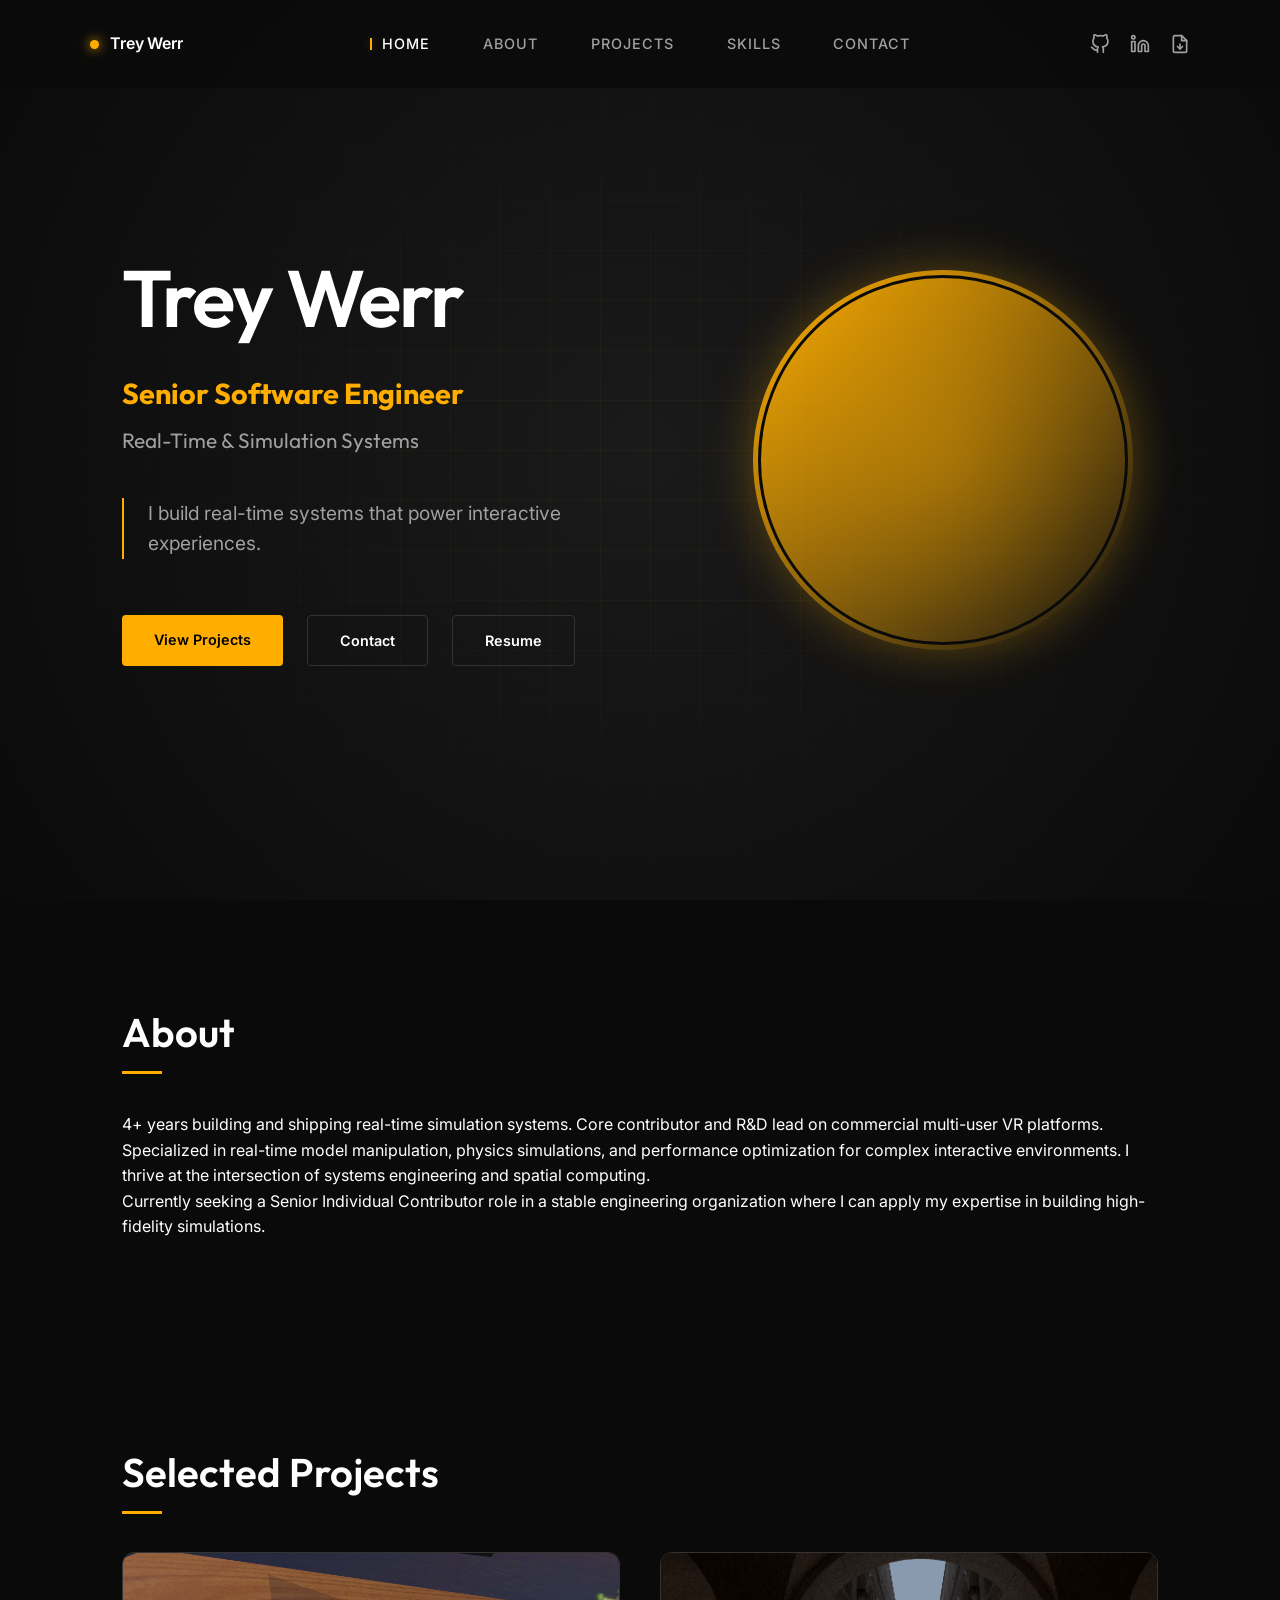
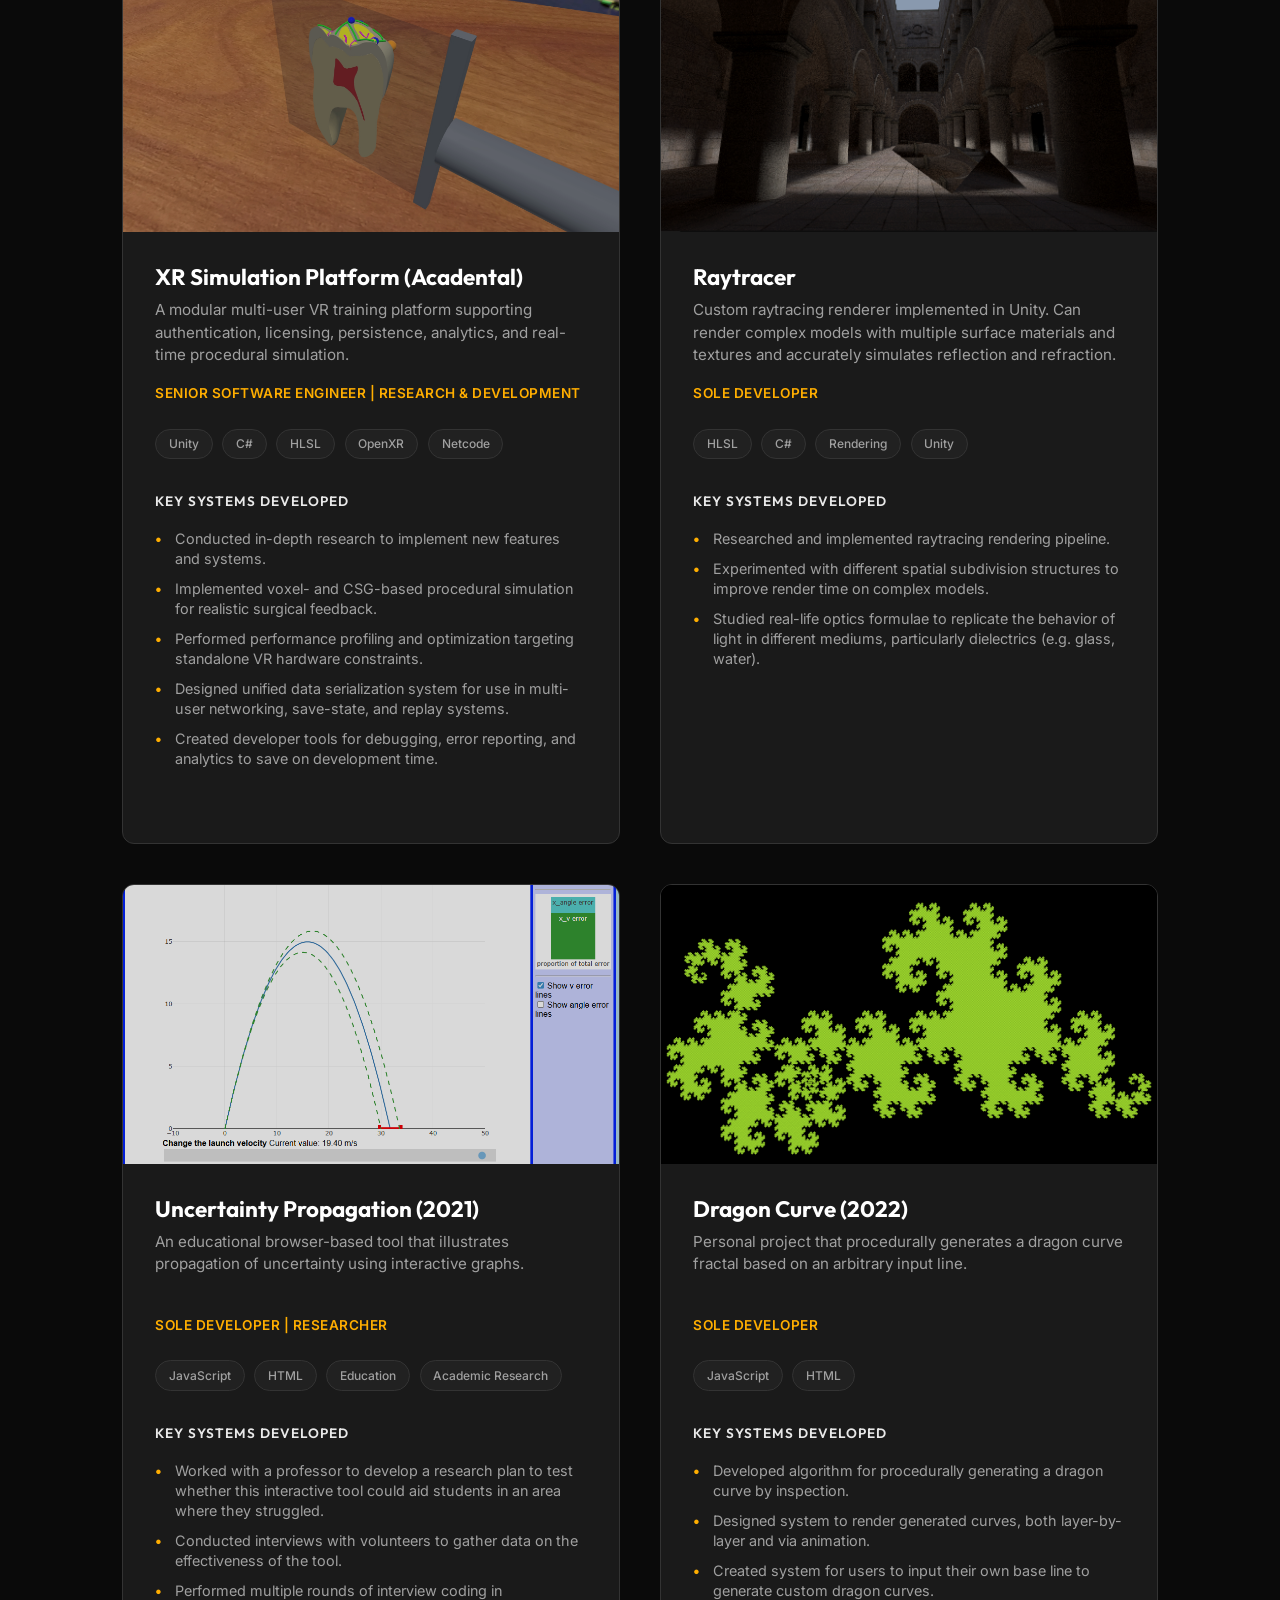
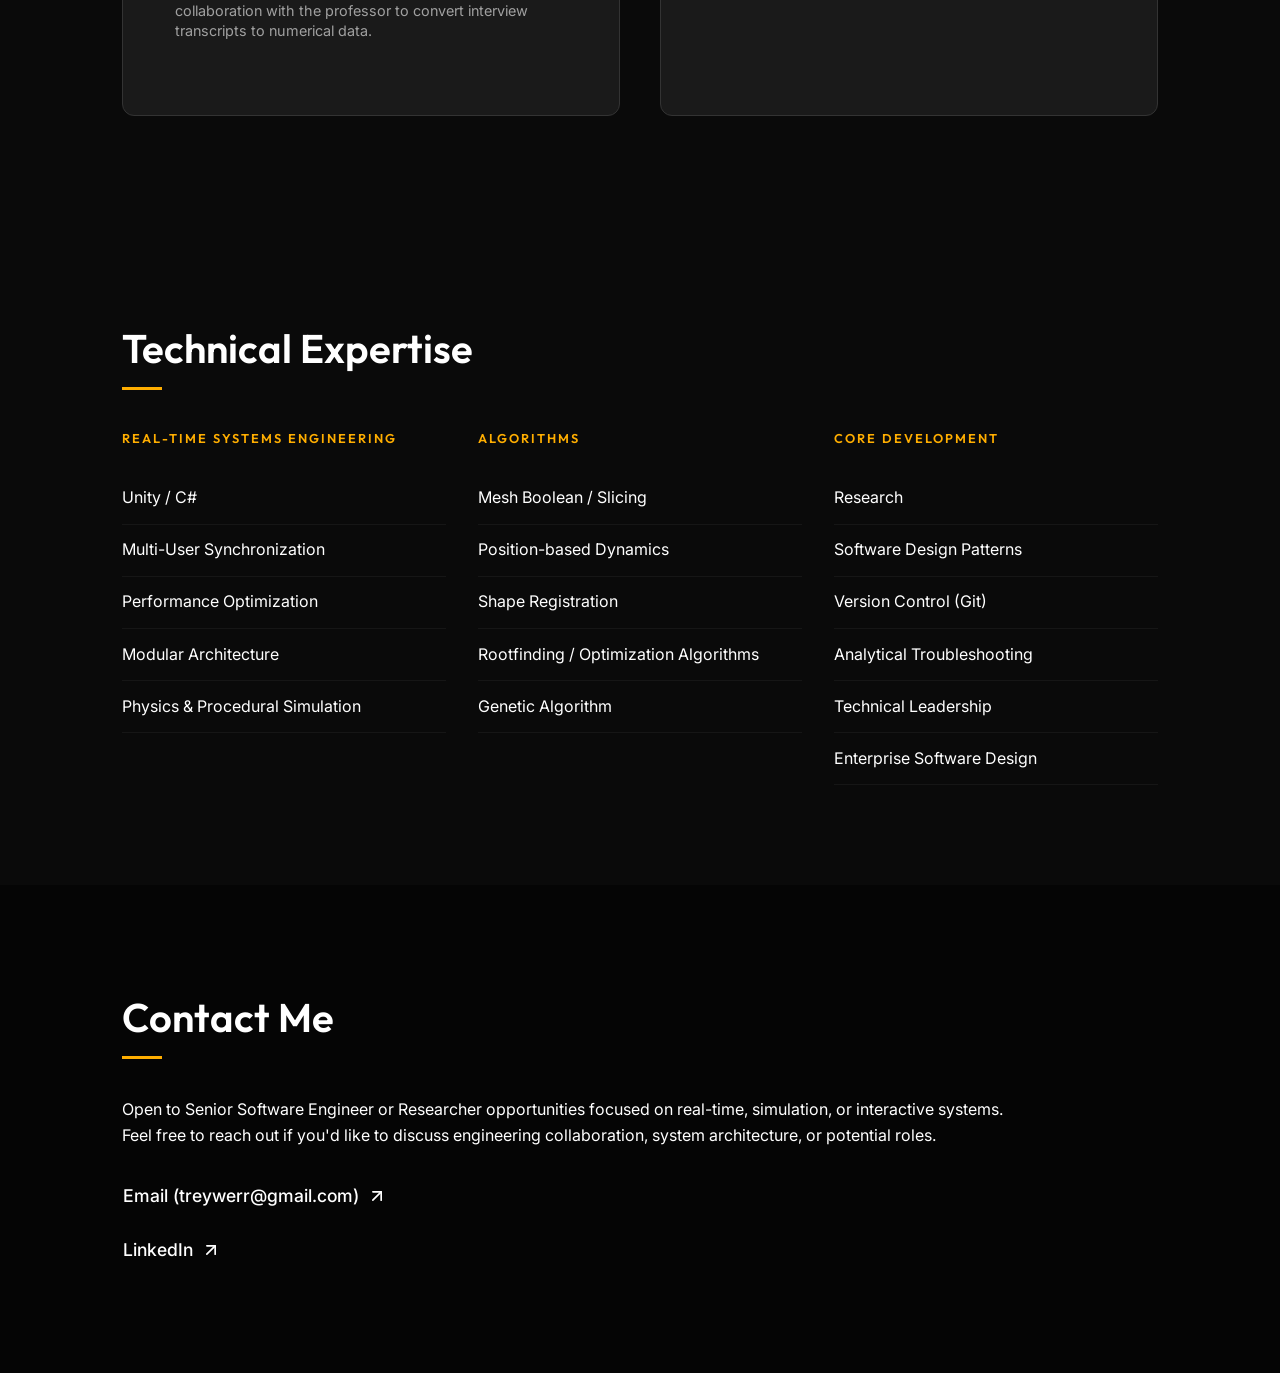
==== commit cf69ffb6: "Refinements to page style" ====
--- a/index.html
+++ b/index.html
@@ -18,6 +18,10 @@
 <body>
     <header id="header">
         <nav class="container">
+            <div class="brand">
+                <span class="brand-dot" aria-hidden="true"></span>
+                Trey Werr
+            </div>
             <ul class="nav-links">
                 <li><a href="#hero">Home</a></li>
                 <li><a href="#about">About</a></li>
@@ -118,11 +122,10 @@
 
         <section id="contact" class="section bg-dark">
             <div class="container">
-                <h2 class="reveal">Let’s Connect</h2>
-                <p class="reveal">Open to Senior Software Engineer opportunities focused on real-time, simulation, or
+                <h2 class="section-title">Contact Me</h2>
+                <p class="reveal">Open to Senior Software Engineer or Researcher opportunities focused on real-time, simulation, or
                     interactive systems.<br>
-                    If you'd like to discuss engineering collaboration, system architecture, or potential roles, feel
-                    free to reach out.</p>
+                    Feel free to reach out if you'd like to discuss engineering collaboration, system architecture, or potential roles.</p>
                 <div class="contact-links reveal">
                     <a href="mailto:treywerr@gmail.com" class="contact-link">
                         Email (treywerr@gmail.com)
--- a/style.css
+++ b/style.css
@@ -2,10 +2,11 @@
     --bg-color: #0a0a0a;
     --bg-alt: #121212;
     --bg-card: #1a1a1a;
-    --text-primary: #ffffff;
+    --text-primary: white;
     --text-secondary: #a0a0a0;
-    --accent-color: #00d4ff;
-    --accent-glow: rgba(0, 212, 255, 0.3);
+    --accent-color: #ffae00;
+    --accent-glow: rgb(from var(--accent-color) r g b / 0.3);
+    --accent-hover: rgb(from var(--accent-color) r g b / 0.05);
     --border-color: #333333;
     --container-width: 1100px;
     --transition-smooth: all 0.4s cubic-bezier(0.4, 0, 0.2, 1);
@@ -48,8 +49,6 @@
     padding: 100px 0;
 }
 
-
-
 .bg-dark {
     background-color: #050505;
 }
@@ -117,8 +116,30 @@
 }
 
 .btn-outline-sm:hover {
-    background: rgba(0, 212, 255, 0.1);
+    background: var(--accent-hover);
     box-shadow: 0 0 15px var(--accent-glow);
+}
+
+.brand {
+    position: absolute;
+    left: 0;
+    display: flex;
+    align-items: center;
+    gap: 11px;
+    /*font-family: var(--ff-display);*/
+    font-weight: 600;
+    font-size: 16px;
+    letter-spacing: -0.01em;
+    color: var(--text-primary);
+}
+
+.brand-dot {
+    width: 9px;
+    height: 9px;
+    border-radius: 50%;
+    background: var(--accent-color);
+    box-shadow: 0 0 12px var(--accent-color);
+    flex: 0 0 auto;
 }
 
 .nav-links {
@@ -181,7 +202,7 @@
     width: 100%;
     height: 100%;
     z-index: -1;
-    background: radial-gradient(circle at 50% 50%, #1a1a1a 0%, #0a0a0a 100%);
+    background: radial-gradient(circle at 50% 50%, var(--bg-card) 0%, var(--bg-color) 100%);
 }
 
 .hero-background::before {
@@ -190,8 +211,8 @@
     width: 100%;
     height: 100%;
     background-image:
-        linear-gradient(rgba(0, 212, 255, 0.05) 1px, transparent 1px),
-        linear-gradient(90deg, rgba(0, 212, 255, 0.05) 1px, transparent 1px);
+        linear-gradient(var(--accent-hover) 1px, transparent 1px),
+        linear-gradient(90deg, var(--accent-hover) 1px, transparent 1px);
     background-size: 50px 50px;
     mask-image: radial-gradient(ellipse at center, black, transparent 80%);
 }
@@ -224,7 +245,7 @@
     border-radius: 50%;
     padding: 5px;
     background: linear-gradient(135deg, var(--accent-color), transparent);
-    box-shadow: 0 0 50px rgba(0, 212, 255, 0.2);
+    box-shadow: 0 0 50px var(--accent-glow);
     overflow: hidden;
     margin-top: 20px;
     /* Moving the circle down */
@@ -304,7 +325,7 @@
 }
 
 .btn-primary:hover {
-    background-color: #00b8e6;
+    background-color: hsl(from var(--accent-color) h s calc(l * 0.8));
     box-shadow: 0 0 20px var(--accent-glow);
 }
 
@@ -357,7 +378,7 @@
 .project-card:hover {
     border-color: var(--accent-color);
     transform: translateY(-4px);
-    box-shadow: 0 10px 30px rgba(0, 0, 0, 0.5), 0 0 20px rgba(0, 212, 255, 0.05);
+    box-shadow: 0 10px 30px rgba(0, 0, 0, 0.5), 0 0 20px var(--accent-hover);
 }
 
 .project-card:hover .media-container img,
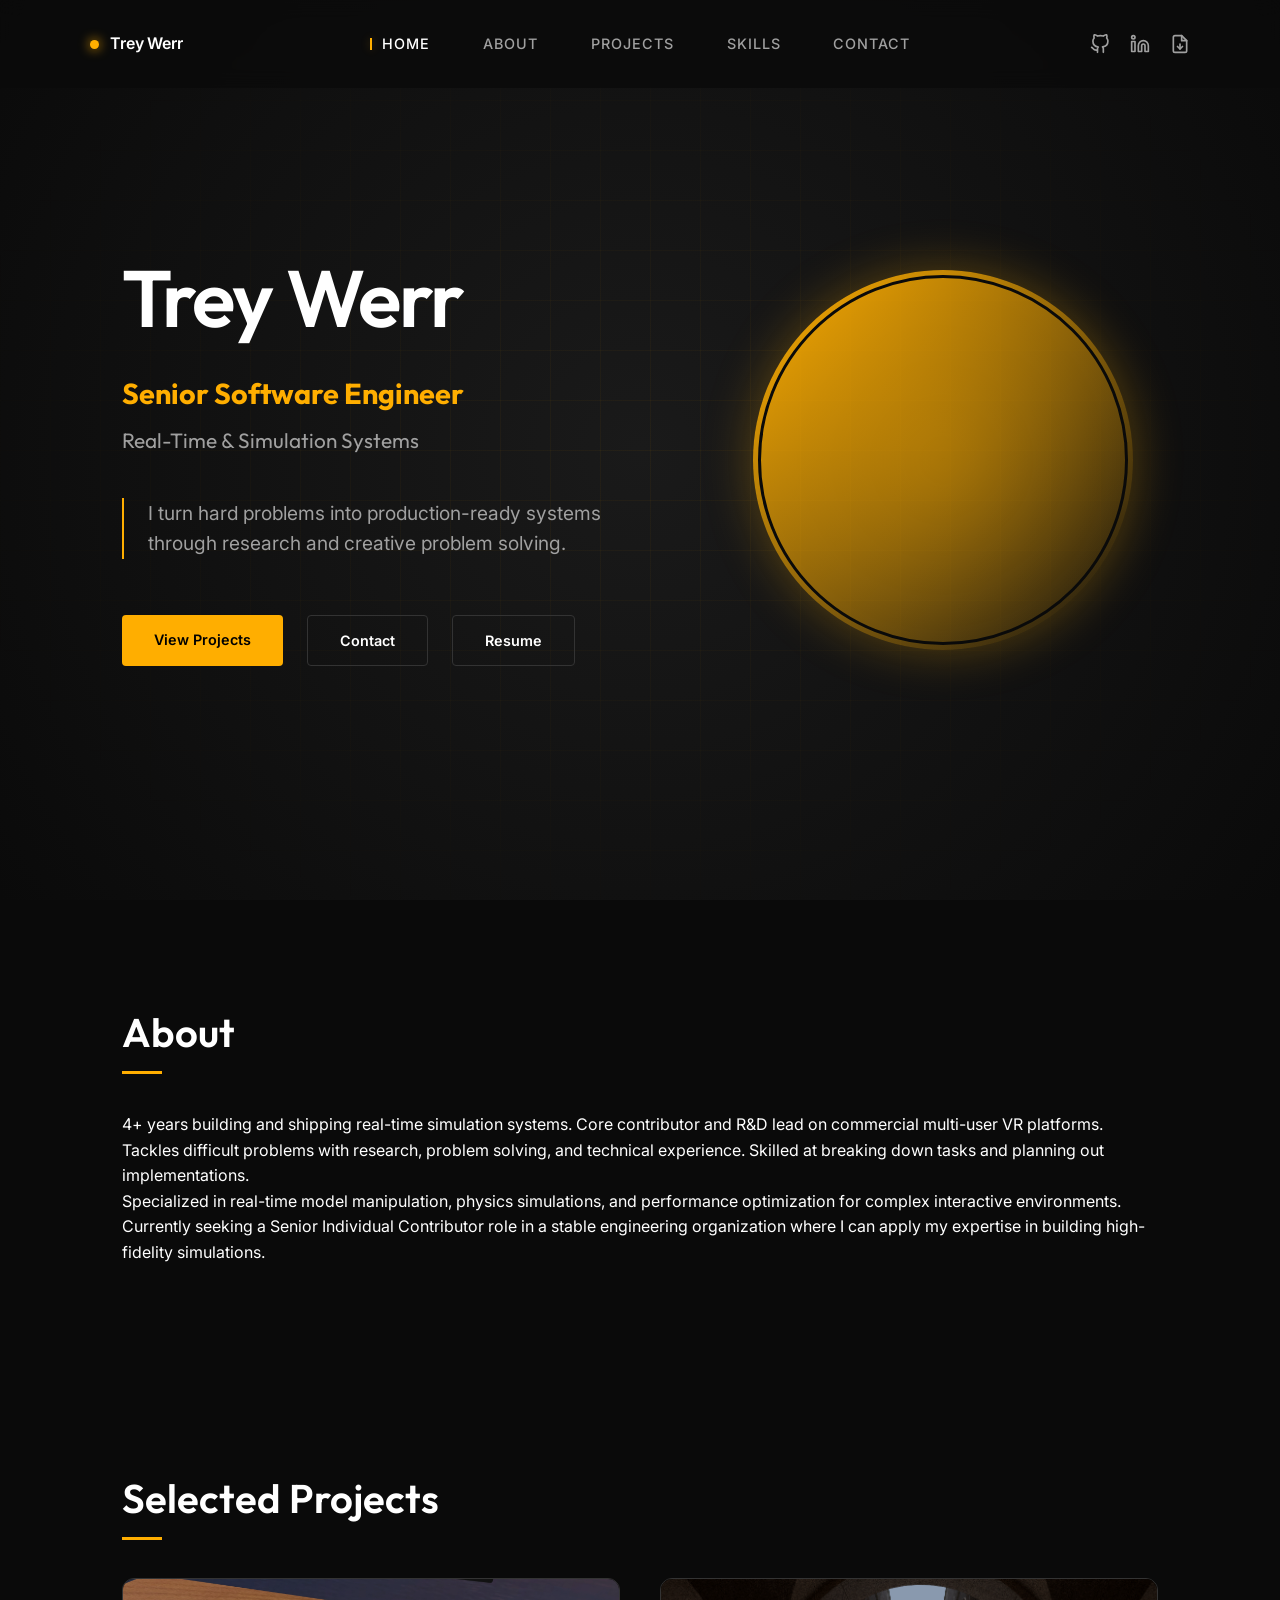
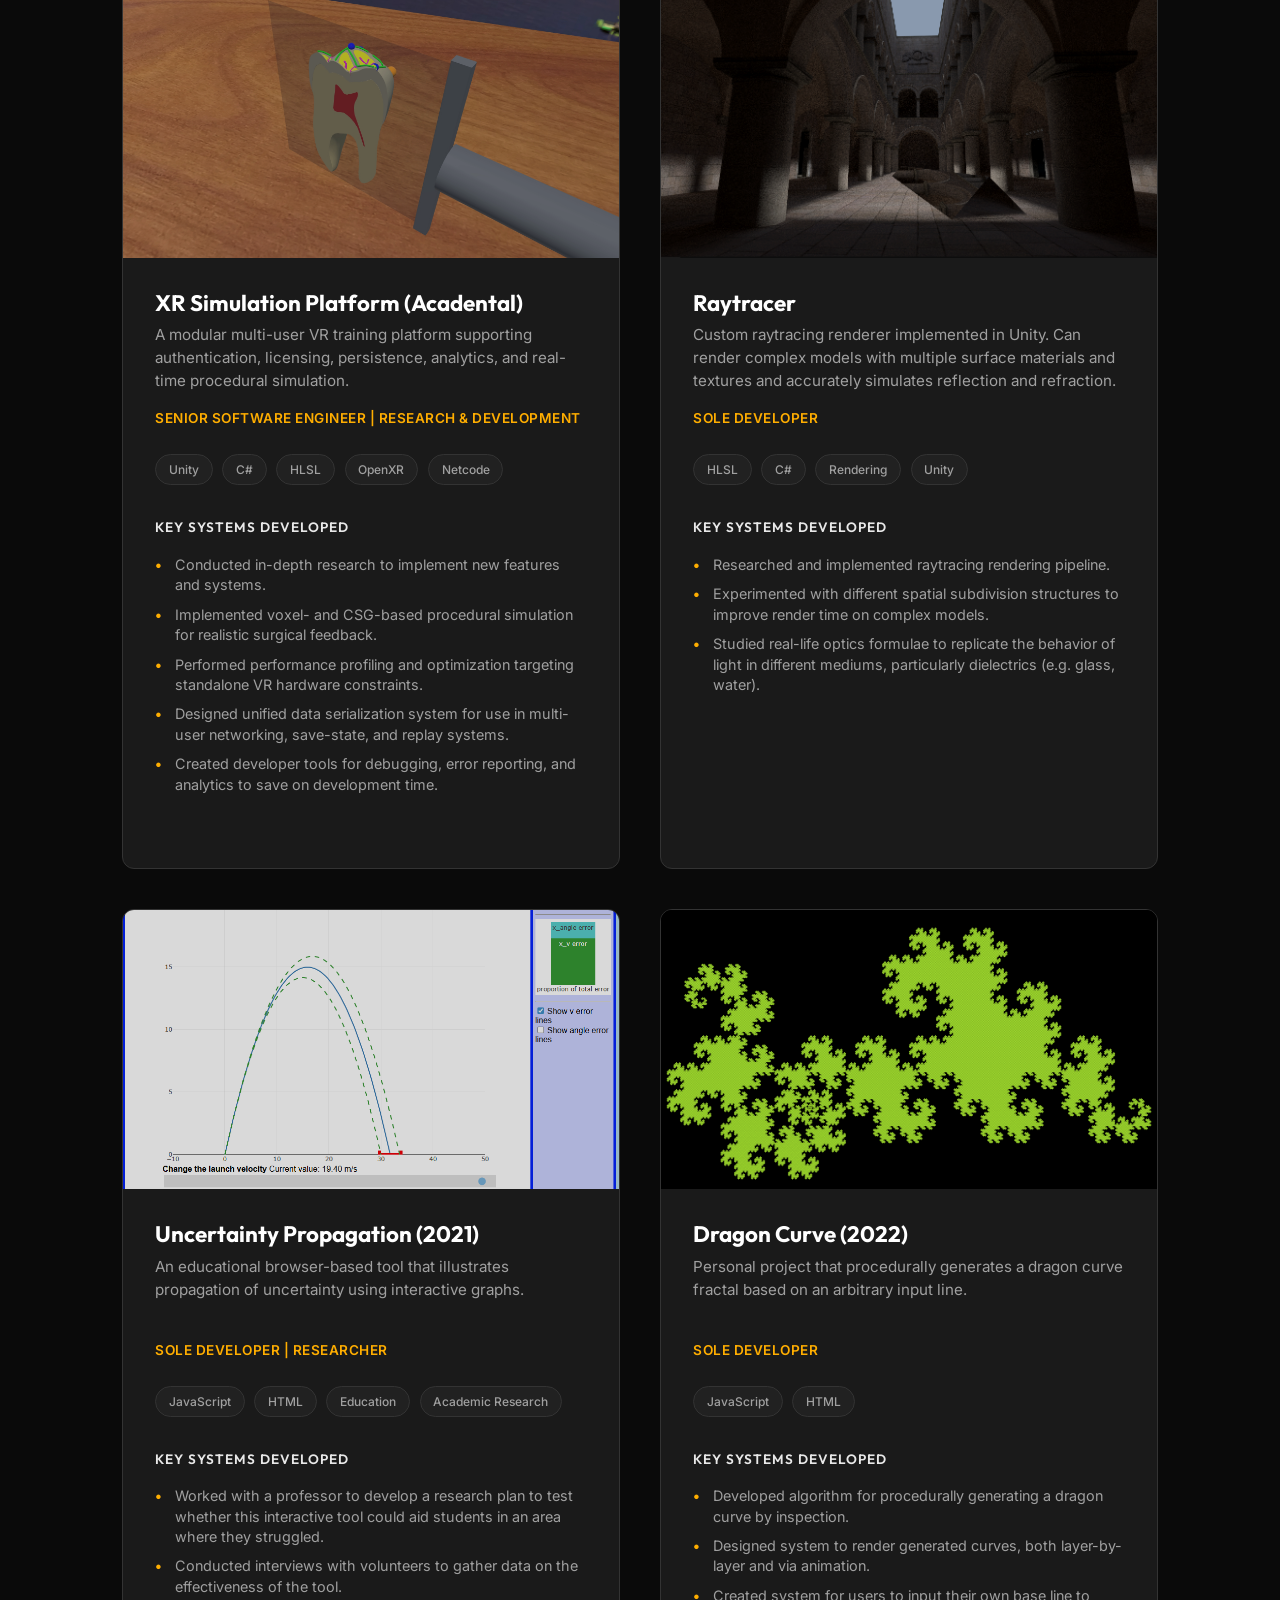
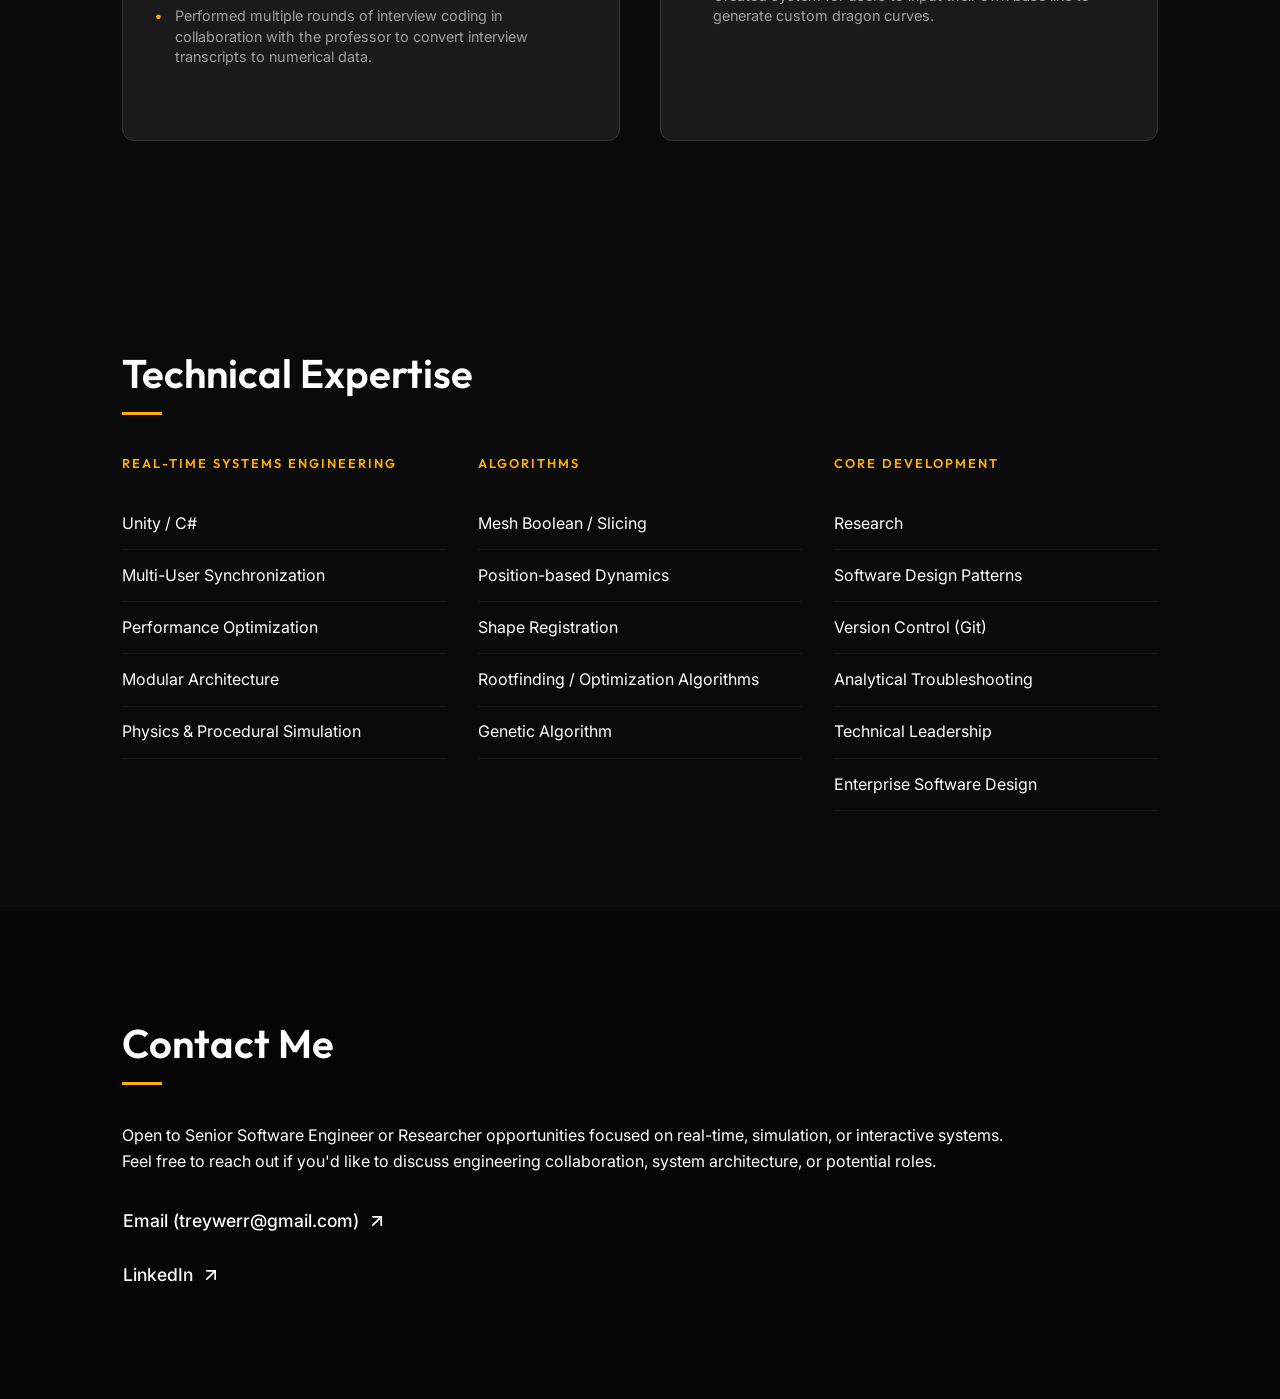
==== commit 26bbb1ee: "Add resume, further refinement to page contents" ====
--- a/index.html
+++ b/index.html
@@ -48,7 +48,7 @@
                         <circle cx="4" cy="4" r="2"></circle>
                     </svg>
                 </a>
-                <a href="src/Resume.pdf" download class="social-icon" title="Resume">
+                <a href="src/TreyWerrResume.pdf" download class="social-icon" title="Resume">
                     <svg viewBox="0 0 24 24" fill="none" stroke="currentColor" stroke-width="2" stroke-linecap="round"
                         stroke-linejoin="round">
                         <path d="M14 2H6a2 2 0 0 0-2 2v16a2 2 0 0 0 2 2h12a2 2 0 0 0 2-2V8z"></path>
@@ -69,11 +69,13 @@
                     <h1 class="reveal">Trey Werr</h1>
                     <h2 class="reveal">Senior Software Engineer</h2>
                     <h3 class="reveal">Real-Time & Simulation Systems</h3>
-                    <p class="subtitle reveal">I build real-time systems that power interactive experiences.</p>
+                    <p class="subtitle reveal">
+                        I turn hard problems into production-ready systems through research and creative problem solving.
+                    </p>
                     <div class="cta-buttons reveal">
                         <a href="#projects" class="btn btn-primary">View Projects</a>
                         <a href="#contact" class="btn btn-secondary">Contact</a>
-                        <a href="src/Resume.pdf" download class="btn btn-secondary">Resume</a>
+                        <a href="src/TreyWerrResume.pdf" download class="btn btn-secondary">Resume</a>
                     </div>
                 </div>
                 <div class="hero-image-wrapper reveal">
@@ -92,9 +94,10 @@
                     <div class="about-text reveal">
                         <p>4+ years building and shipping real-time simulation systems. Core contributor and R&D
                             lead on commercial multi-user VR platforms.</p>
+                        <p>Tackles difficult problems with research, problem solving, and technical experience. 
+                            Skilled at breaking down tasks and planning out implementations.</p>
                         <p>Specialized in real-time model manipulation, physics simulations, and performance
-                            optimization for complex interactive environments. I thrive at the intersection of systems
-                            engineering and spatial computing.</p>
+                            optimization for complex interactive environments.</p>
                         <p>Currently seeking a Senior Individual Contributor role in a stable engineering organization
                             where I can apply my expertise in building high-fidelity simulations.</p>
                     </div>
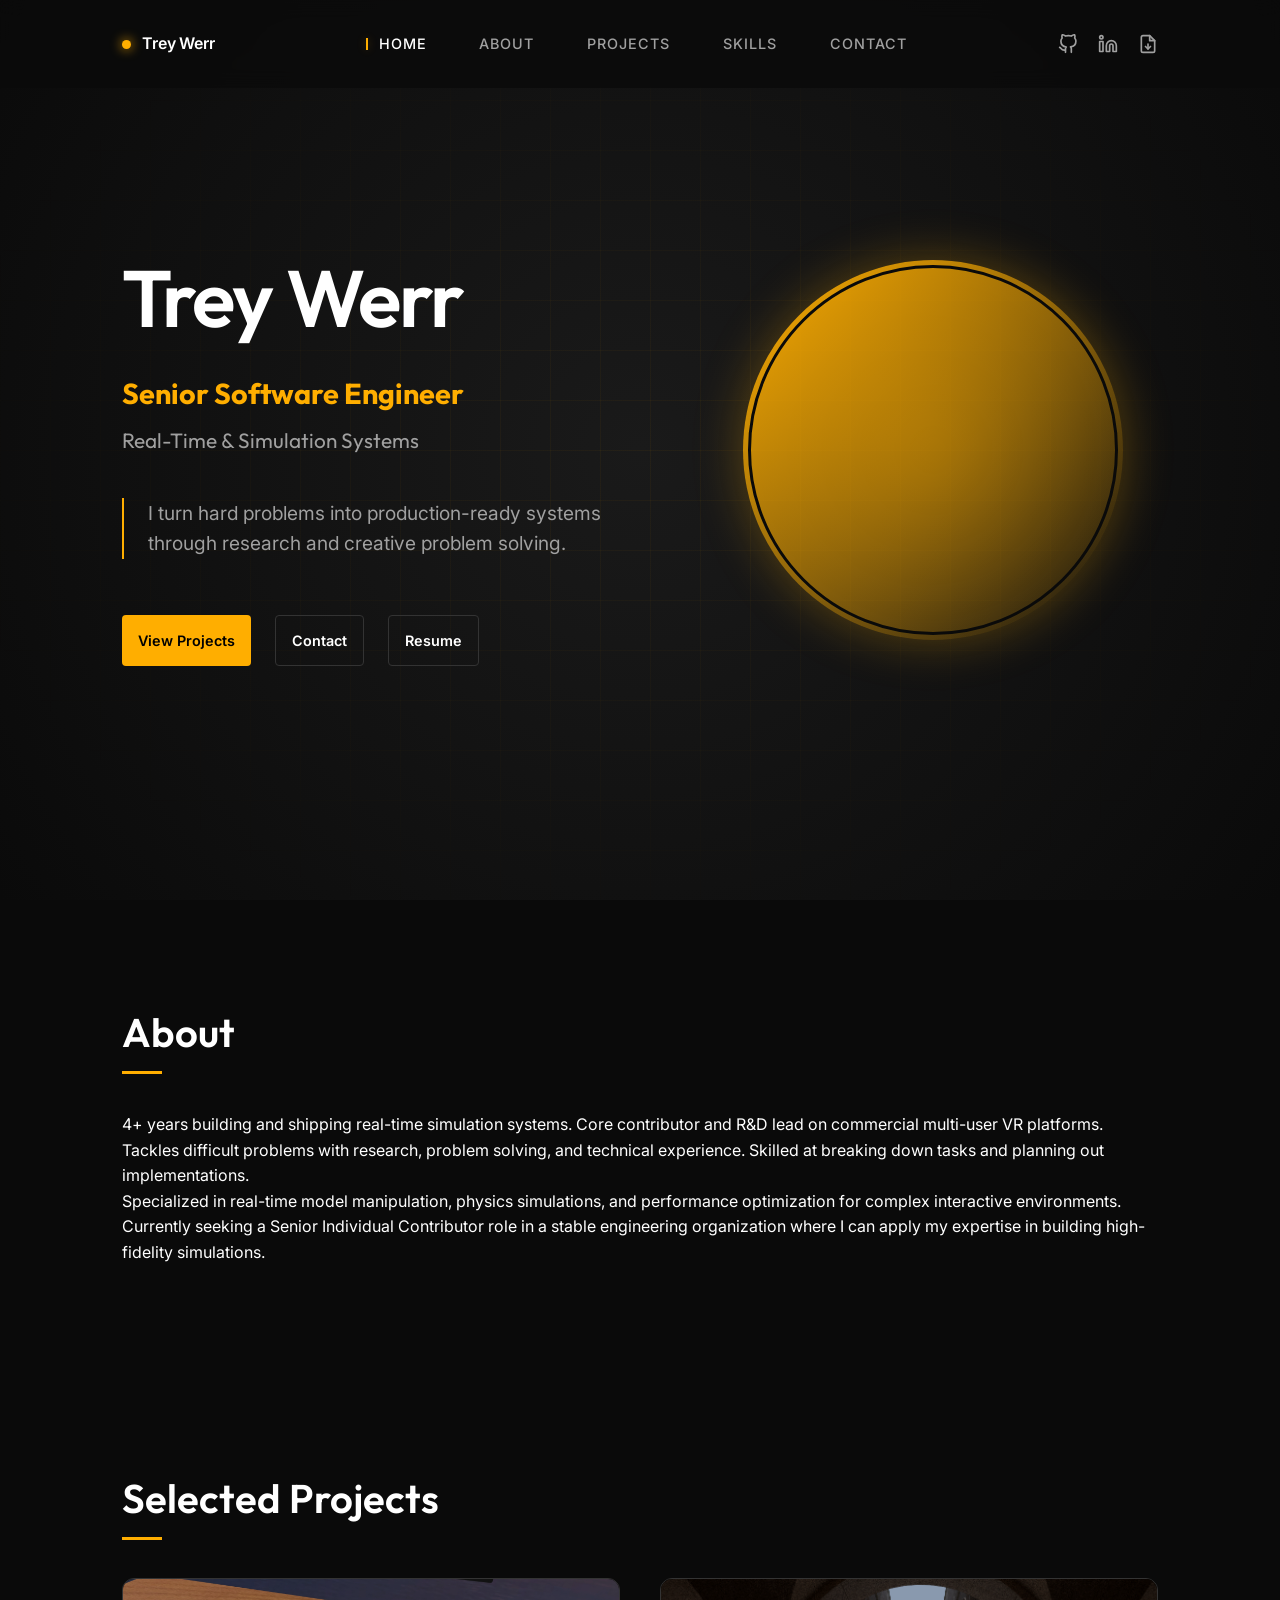
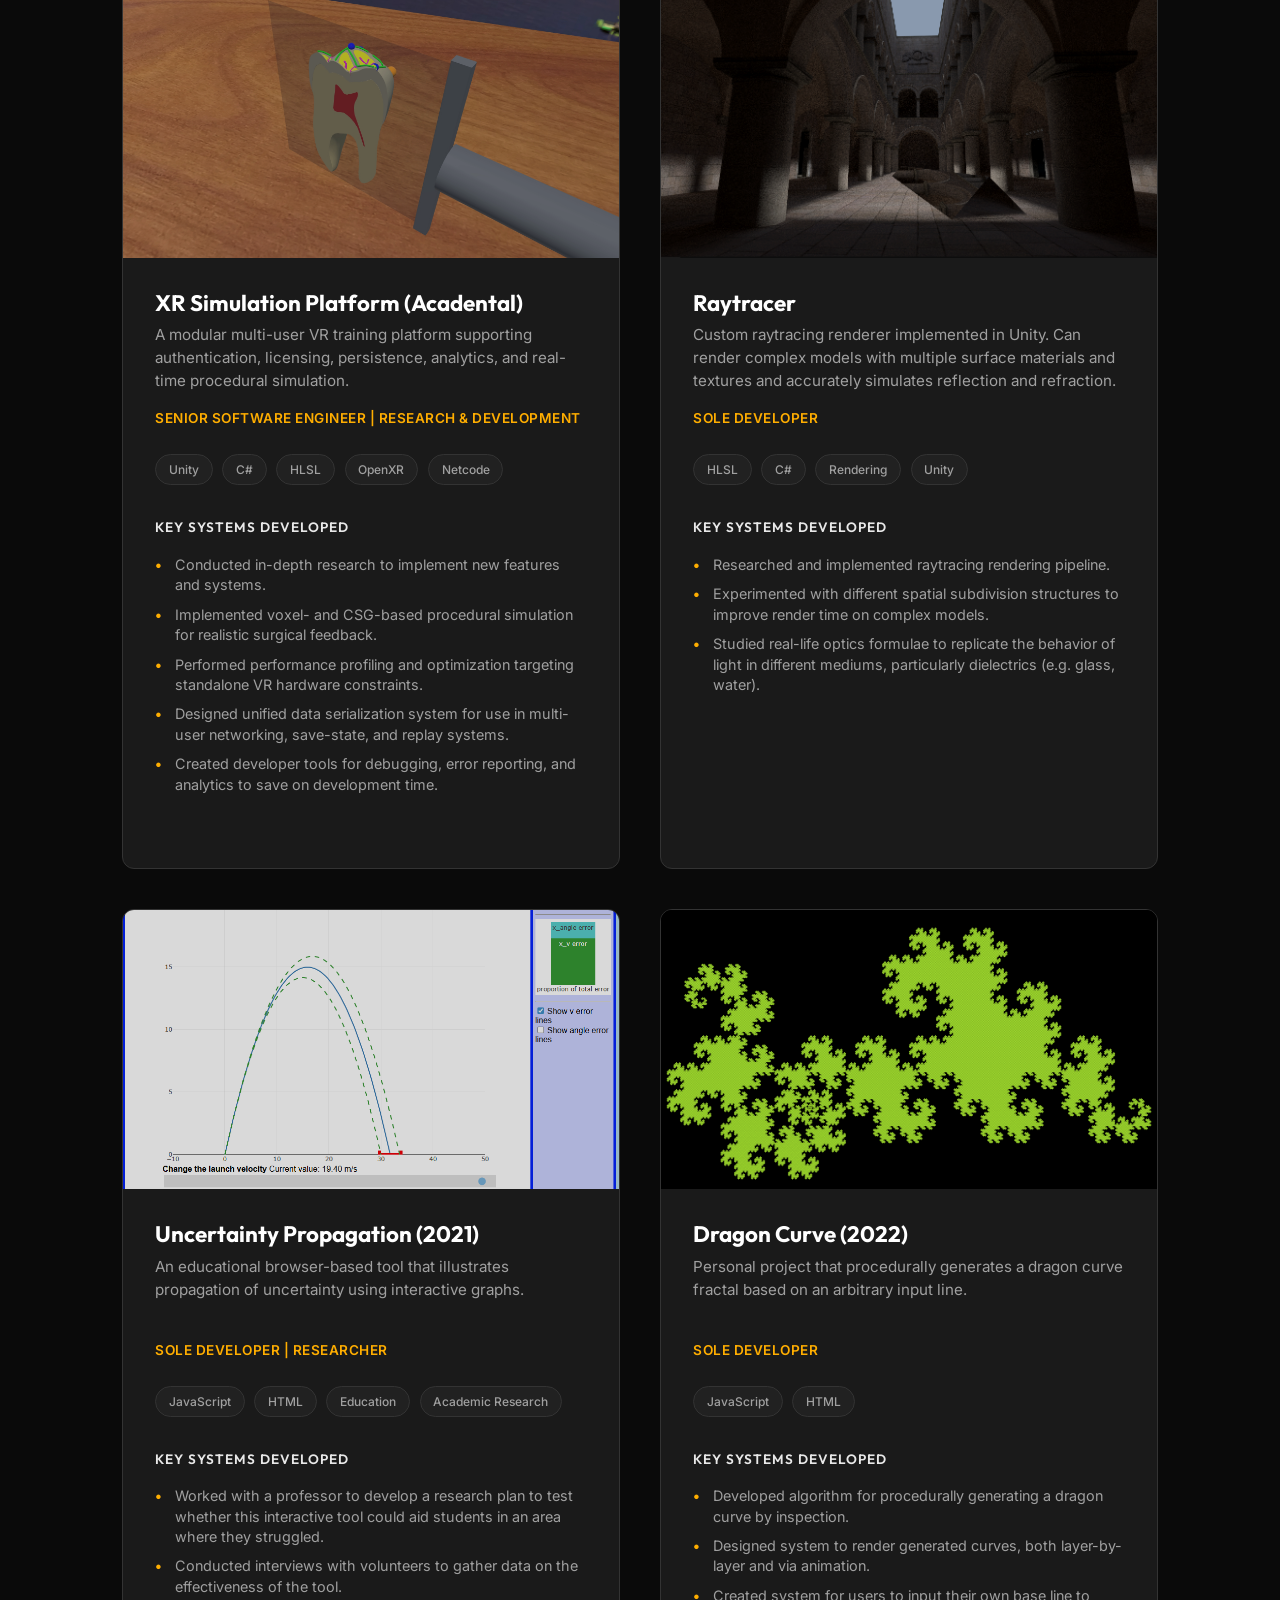
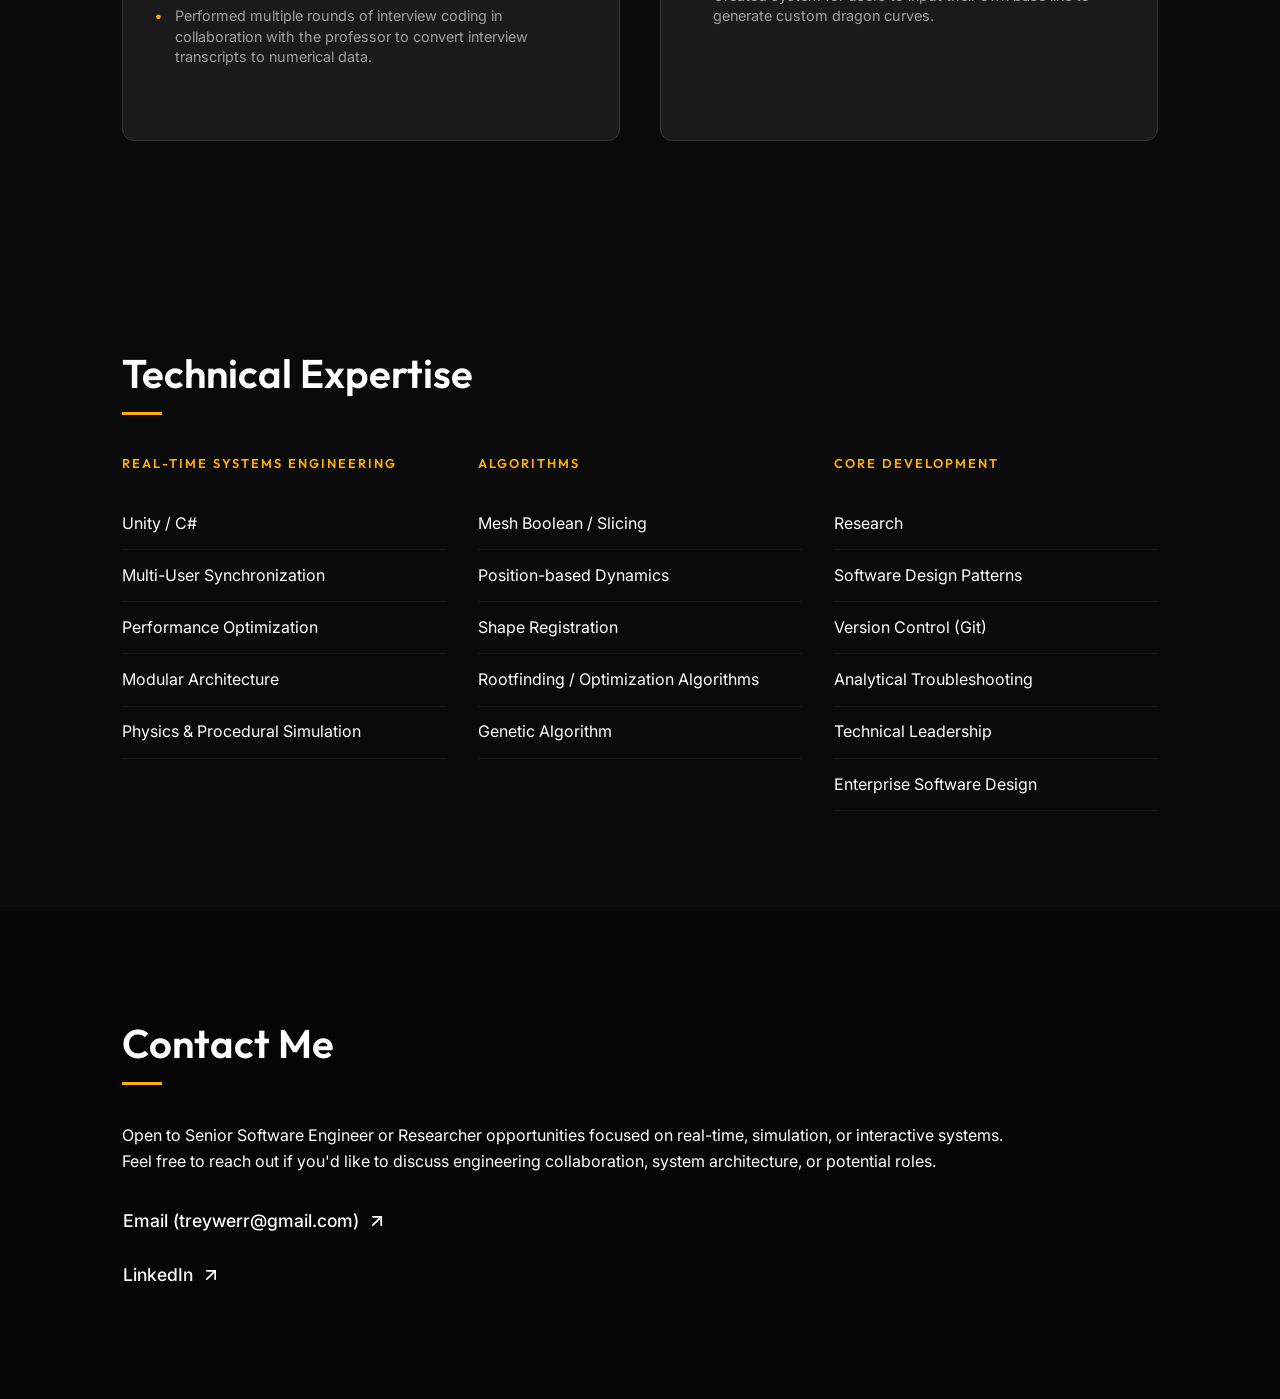
==== commit 6c1ada78: "Fix some issues with formatting on mobile" ====
--- a/index.html
+++ b/index.html
@@ -48,7 +48,7 @@
                         <circle cx="4" cy="4" r="2"></circle>
                     </svg>
                 </a>
-                <a href="src/TreyWerrResume.pdf" download class="social-icon" title="Resume">
+                <a href="public/TreyWerrResume.pdf" download class="social-icon" title="Resume">
                     <svg viewBox="0 0 24 24" fill="none" stroke="currentColor" stroke-width="2" stroke-linecap="round"
                         stroke-linejoin="round">
                         <path d="M14 2H6a2 2 0 0 0-2 2v16a2 2 0 0 0 2 2h12a2 2 0 0 0 2-2V8z"></path>
@@ -69,13 +69,11 @@
                     <h1 class="reveal">Trey Werr</h1>
                     <h2 class="reveal">Senior Software Engineer</h2>
                     <h3 class="reveal">Real-Time & Simulation Systems</h3>
-                    <p class="subtitle reveal">
-                        I turn hard problems into production-ready systems through research and creative problem solving.
-                    </p>
+                    <p class="subtitle reveal">I turn hard problems into production-ready systems through research and creative problem solving.</p>
                     <div class="cta-buttons reveal">
                         <a href="#projects" class="btn btn-primary">View Projects</a>
                         <a href="#contact" class="btn btn-secondary">Contact</a>
-                        <a href="src/TreyWerrResume.pdf" download class="btn btn-secondary">Resume</a>
+                        <a href="public/TreyWerrResume.pdf" download class="btn btn-secondary">Resume</a>
                     </div>
                 </div>
                 <div class="hero-image-wrapper reveal">
--- a/style.css
+++ b/style.css
@@ -72,15 +72,13 @@
 
 nav.container {
     display: flex;
-    justify-content: center;
+    justify-content: space-between;
     align-items: center;
     position: relative;
     min-height: 40px;
 }
 
 .header-actions {
-    position: absolute;
-    right: 0;
     display: flex;
     gap: 1.25rem;
     align-items: center;
@@ -121,12 +119,9 @@
 }
 
 .brand {
-    position: absolute;
-    left: 0;
     display: flex;
     align-items: center;
     gap: 11px;
-    /*font-family: var(--ff-display);*/
     font-weight: 600;
     font-size: 16px;
     letter-spacing: -0.01em;
@@ -228,7 +223,6 @@
 .hero-content {
     position: relative;
     z-index: 10;
-    padding-right: 2rem;
 }
 
 .hero-image-wrapper {
@@ -247,10 +241,6 @@
     background: linear-gradient(135deg, var(--accent-color), transparent);
     box-shadow: 0 0 50px var(--accent-glow);
     overflow: hidden;
-    margin-top: 20px;
-    /* Moving the circle down */
-    margin-left: 20px;
-    /* Moving the circle right */
 }
 
 .profile-image {
@@ -300,6 +290,7 @@
     font-size: 1.2rem;
     color: var(--text-secondary);
     margin-bottom: 3.5rem;
+    text-align: left;
     border-left: 2px solid var(--accent-color);
     padding-left: 1.5rem;
 }
@@ -310,7 +301,9 @@
 }
 
 .btn {
-    padding: 0.8rem 2rem;
+    display: flex;
+    align-items: center;
+    padding: 0.8rem 1rem;
     border-radius: 4px;
     text-decoration: none;
     font-weight: 600;
